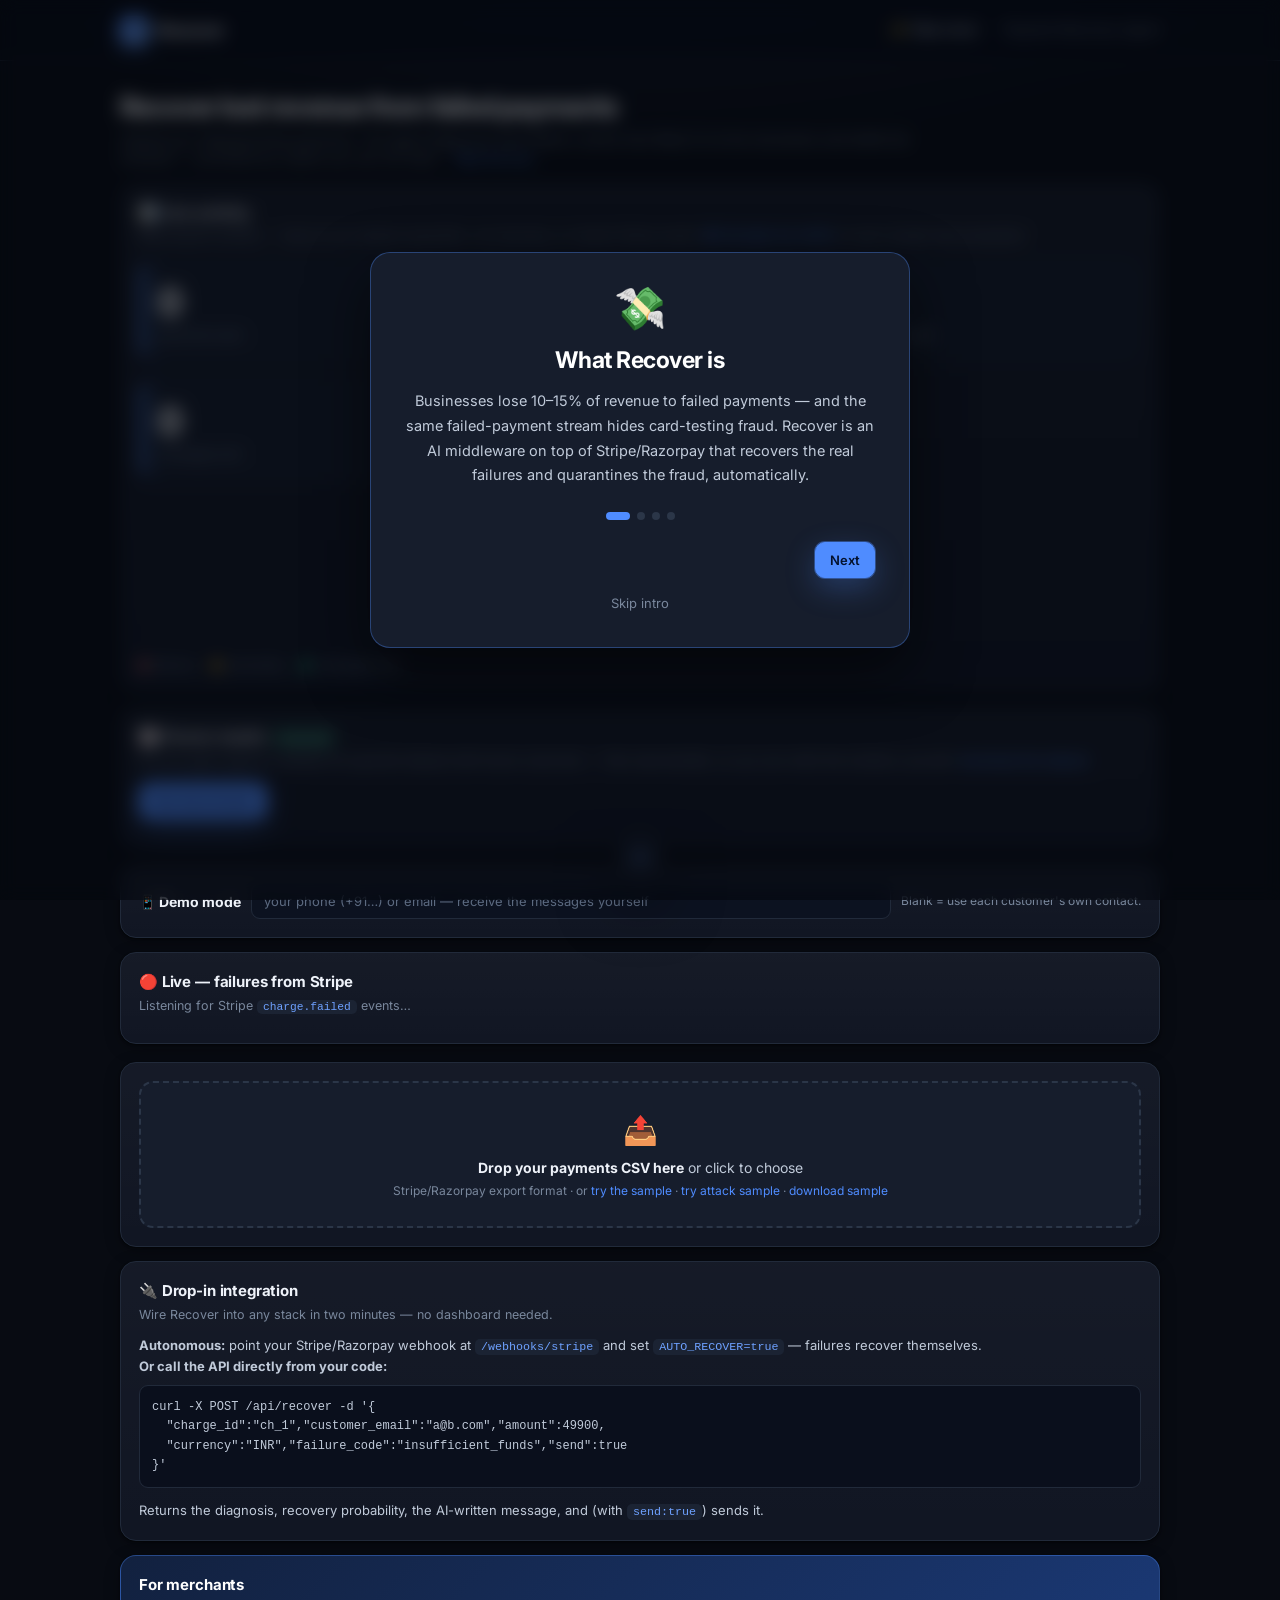
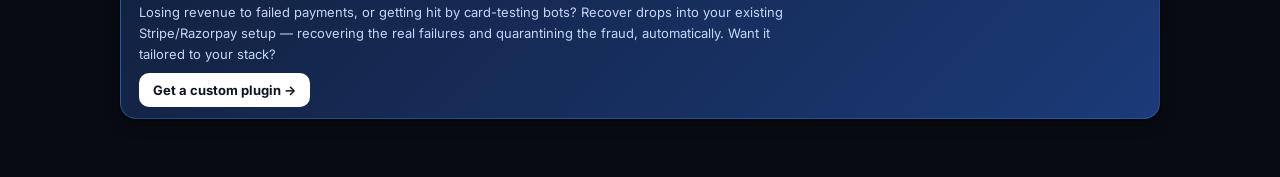
==== web/index.html @ 52f4bac1 "Baseline: Recover as received, before GNN fraud work Co-Authored-By: Claude Sonnet 5.5 <noreply@anth" ====
<!doctype html>
<html lang="en"><head>
<meta charset="utf-8">
<meta name="viewport" content="width=device-width, initial-scale=1">
<title>Recover — Payment Recovery Agent</title>
<link rel="preconnect" href="https://fonts.googleapis.com">
<link href="https://fonts.googleapis.com/css2?family=Inter:wght@400;500;600;700;800&display=swap" rel="stylesheet">
<link rel="stylesheet" href="app.css">
<style>
  .drop{border:2px dashed #2b3648;border-radius:14px;padding:26px;text-align:center;background:var(--surface-2);cursor:pointer;transition:.14s}
  .drop:hover,.drop.over{border-color:var(--brand);background:var(--surface-3)}
  .drop b{color:var(--ink)}
  table{width:100%;border-collapse:collapse;font-size:13px}
  th{text-align:left;color:var(--muted);font-weight:600;font-size:11px;text-transform:uppercase;letter-spacing:.05em;padding:8px 10px;border-bottom:1px solid var(--border)}
  td{padding:10px;border-bottom:1px solid var(--line);vertical-align:top}
  tr:hover td{background:var(--surface-2)}
  .tag{font-size:11px;font-weight:700;padding:3px 8px;border-radius:20px;white-space:nowrap;display:inline-block}
  .t-high{background:var(--green-soft);color:#6ee7b7}.t-medium{background:var(--amber-soft);color:#fcd34d}
  .t-low{background:var(--red-soft);color:#fca5a5}.t-none{background:var(--surface-3);color:var(--muted)}
  .money{font-variant-numeric:tabular-nums;font-weight:700;color:var(--ink)}
  .draftbox{margin-top:8px;background:var(--surface-3);border:1px solid var(--border);border-radius:10px;padding:10px;font-size:13px;white-space:pre-wrap;display:none;color:var(--text)}
  .rowbtn{font-size:12px;padding:6px 10px}
  .hidden{display:none}
  #spark{height:150px;width:100%}
  .bar-mini{height:6px;background:var(--surface-3);border-radius:4px;overflow:hidden;width:60px;display:inline-block;vertical-align:middle}
  .bar-mini>i{display:block;height:100%;background:var(--green)}
</style>
</head><body>

<div class="topbar"><div class="in">
  <div class="brand"><span class="mark">↺</span> Recover</div>
  <nav class="nav"><a href="#" onclick="openTour();return false;">✨ Take a tour</a><span style="color:var(--muted);font-size:13px;padding:7px 0 7px 8px">Payment Recovery Agent</span></nav>
</div></div>

<div class="intro-overlay" id="intro">
  <div class="intro-card">
    <div class="intro-icon" id="iIcon"></div>
    <h2 id="iTitle"></h2>
    <p id="iBody"></p>
    <div class="intro-dots" id="iDots"></div>
    <div class="intro-actions">
      <button class="link-btn" id="iBack" onclick="introGo(-1)">Back</button>
      <button class="btn btn-primary" id="iNext" onclick="introGo(1)">Next</button>
    </div>
    <div style="margin-top:14px"><button class="link-btn" onclick="closeIntro()">Skip intro</button></div>
  </div>
</div>

<div class="tour-overlay" id="tour">
  <div class="tour-ring" id="tRing"></div>
  <div class="tour-tip" id="tTip">
    <div class="tour-step" id="tStep"></div>
    <h3 id="tTitle"></h3>
    <p id="tBody"></p>
    <div class="tour-dots" id="tDots"></div>
    <div class="tour-actions">
      <button class="link-btn" onclick="closeTour()">Skip tour</button>
      <div class="r">
        <button class="btn" id="tBack" onclick="tourGo(-1)">Back</button>
        <button class="btn btn-primary" id="tNext" onclick="tourGo(1)">Next</button>
      </div>
    </div>
  </div>
</div>
<div class="scrolldown" id="scrollDown" title="Scroll down">↓</div>

<div class="wrap">
  <div class="page-title">Recover lost revenue from failed payments</div>
  <div class="page-sub">Upload your failed/pending payments. The agent diagnoses each failure, scores how likely it is to be recovered, and drafts the outreach — prioritized by rupees you can win back. · <a href="#" onclick="openTour();return false;">Take the tour</a></div>

  <div class="card" id="overviewCard" style="margin-top:14px">
    <h3>📊 Live activity <span id="simBadge" class="tag t-medium" style="display:none">● SIMULATED demo traffic</span></h3>
    <div class="hint">Real session activity — rises as you analyze payments, run recovery, or receive Stripe events. <a href="#" id="simToggle">▶ Simulate live traffic</a> to see it stream like production.</div>
    <div class="kpis" style="margin:12px 0 0">
      <div class="kpi adaptive"><div class="stripe"></div><div class="num" id="oSeen">0</div><div class="sub">payments seen</div></div>
      <div class="kpi ml"><div class="stripe"></div><div class="num" id="oRecovered">₹0</div><div class="sub">revenue recovered</div></div>
      <div class="kpi static"><div class="stripe"></div><div class="num" id="oThreats">0</div><div class="sub">anomalies caught</div></div>
      <div class="kpi adaptive"><div class="stripe"></div><div class="num" id="oSent">0</div><div class="sub">messages sent</div></div>
    </div>
    <canvas id="spark" width="960" height="120" style="margin-top:14px"></canvas>
    <div class="legend">
      <span><span class="dot" style="background:#f87171"></span>failures</span>
      <span><span class="dot" style="background:var(--amber)"></span>anomalies</span>
      <span><span class="dot" style="background:var(--green)"></span>messages sent</span>
    </div>
  </div>

  <div class="card" id="benchCard" style="margin-top:14px">
    <h3>📈 Proven results <span class="tag t-high">measured</span></h3>
    <div class="hint">Run the agent against a labeled 52-payment dataset with known outcomes — fully reproducible, so you can verify the numbers yourself. <a href="benchmark_labeled.csv" download>download the dataset</a></div>
    <div style="margin-top:12px"><button class="btn btn-primary" id="benchBtn" onclick="runBench()">Run benchmark</button></div>
    <div id="benchOut" style="margin-top:12px"></div>
  </div>

  <div class="card" style="margin-top:14px;display:flex;gap:10px;align-items:center;flex-wrap:wrap">
    <span style="font-weight:700;color:var(--ink)">📱 Demo mode</span>
    <input id="demoRecipient" placeholder="your phone (+91…) or email — receive the messages yourself"
      style="flex:1;min-width:220px;border:1px solid var(--border);border-radius:9px;padding:9px 12px;font-family:inherit;font-size:13px">
    <span class="muted" style="font-size:12px">Blank = use each customer's own contact.</span>
  </div>

  <div class="card" id="livePanel" style="margin-top:14px">
    <h3>🔴 Live — failures from Stripe</h3>
    <div class="hint" id="liveHint">Listening for Stripe <code>charge.failed</code> events…</div>
    <div id="liveList" style="margin-top:10px"></div>
    <div id="liveActions" style="margin-top:10px"></div>
  </div>

  <div id="uploadCard" class="card" style="margin-top:18px">
    <div class="drop" id="drop">
      <div style="font-size:28px">📤</div>
      <div style="margin-top:6px"><b>Drop your payments CSV here</b> or click to choose</div>
      <div class="muted" style="margin-top:4px;font-size:12px">Stripe/Razorpay export format · or <a href="#" id="sampleLink">try the sample</a> · <a href="#" id="attackLink">try attack sample</a> · <a href="sample_failed_payments.csv" download>download sample</a></div>
      <input type="file" id="file" accept=".csv" class="hidden">
    </div>
  </div>

  <div class="card" id="dropinCard" style="margin-top:14px">
    <h3>🔌 Drop-in integration</h3>
    <div class="hint">Wire Recover into any stack in two minutes — no dashboard needed.</div>
    <div style="margin-top:10px;font-size:13px;color:var(--text);line-height:1.6">
      <b>Autonomous:</b> point your Stripe/Razorpay webhook at <code>/webhooks/stripe</code> and set <code>AUTO_RECOVER=true</code> — failures recover themselves.<br>
      <b>Or call the API directly from your code:</b>
      <pre style="background:#0a0f1c;color:#c0cad9;border:1px solid var(--border);padding:12px;border-radius:9px;overflow-x:auto;margin-top:8px;font-size:12px;font-family:ui-monospace,monospace">curl -X POST /api/recover -d '{
  "charge_id":"ch_1","customer_email":"a@b.com","amount":49900,
  "currency":"INR","failure_code":"insufficient_funds","send":true
}'</pre>
      Returns the diagnosis, recovery probability, the AI-written message, and (with <code>send:true</code>) sends it.
    </div>
  </div>

  <div class="card cta" style="margin-top:14px">
    <h3>For merchants</h3>
    <div class="sub2">Losing revenue to failed payments, or getting hit by card-testing bots? Recover drops into your existing Stripe/Razorpay setup — recovering the real failures and quarantining the fraud, automatically. Want it tailored to your stack?</div>
    <div style="margin-top:14px"><a class="btn btn-white" href="mailto:you@example.com?subject=Custom%20Recover%20plugin">Get a custom plugin →</a></div>
  </div>

  <div id="results" class="hidden">
    <div class="kpis" style="margin-top:18px">
      <div class="kpi static"><div class="stripe"></div><div class="top"><span class="tag" style="color:var(--muted)">AT RISK</span></div>
        <div class="num" id="kAtRisk">—</div><div class="sub" id="kCount">failed payments</div></div>
      <div class="kpi ml"><div class="stripe"></div><div class="top"><span class="tag" style="color:var(--green)">RECOVERABLE</span></div>
        <div class="num" id="kRecover">—</div><div class="sub" id="kPct">expected win-back</div></div>
      <div class="kpi adaptive"><div class="stripe"></div><div class="top"><span class="tag" style="color:var(--brand)">ACTIONABLE</span></div>
        <div class="num" id="kActionable">—</div><div class="sub">payments worth chasing</div></div>
    </div>

    <div class="card hidden" id="threatCard" style="border-color:rgba(248,113,113,.4);background:rgba(248,113,113,.07)">
      <h3 style="color:var(--red)">🛡️ Threats detected</h3>
      <div class="hint">Not every failed payment is lost revenue — some are fraud. These are quarantined from recovery, never messaged.</div>
      <div id="threatList" style="margin-top:10px"></div>
    </div>

    <div class="card">
      <h3>Recovery plan</h3>
      <div class="hint">Sorted by expected revenue recovered. Draft a message for the ones worth chasing, or let the agent run the whole plan.</div>
      <div style="overflow-x:auto;margin-top:10px">
        <table id="tbl"><thead><tr>
          <th>Customer</th><th>Amount</th><th>Why it failed</th><th>Recover?</th><th>Likelihood</th><th>Expected</th><th></th>
        </tr></thead><tbody id="tbody"></tbody></table>
      </div>
      <div style="margin-top:16px;display:flex;gap:10px;align-items:center;flex-wrap:wrap">
        <button class="btn btn-primary" id="runBtn" onclick="runPlan()">▶ Approve &amp; run recovery</button>
        <span class="muted" style="font-size:12px">The agent sends the outreach and schedules retries for every recoverable payment.</span>
      </div>
    </div>

    <div class="card hidden" id="logCard" style="margin-top:16px">
      <h3>Agent action log</h3>
      <div class="hint" id="logSummary">Running…</div>
      <div id="log" style="margin-top:10px"></div>
    </div>

    <div style="margin-top:12px"><button class="btn" onclick="reset()">↑ Upload another file</button></div>
  </div>
</div>

<script>
const $=id=>document.getElementById(id);
function inr(paise){return "₹"+Math.round(paise/100).toLocaleString('en-IN');}
const drop=$("drop"),file=$("file");
drop.onclick=()=>file.click();
file.onchange=()=>{if(file.files[0])readAndAnalyze(file.files[0]);};
["dragover","dragenter"].forEach(e=>drop.addEventListener(e,ev=>{ev.preventDefault();drop.classList.add("over");}));
["dragleave","drop"].forEach(e=>drop.addEventListener(e,ev=>{ev.preventDefault();drop.classList.remove("over");}));
drop.addEventListener("drop",ev=>{if(ev.dataTransfer.files[0])readAndAnalyze(ev.dataTransfer.files[0]);});
$("sampleLink").onclick=async e=>{e.preventDefault();const t=await(await fetch("sample_failed_payments.csv")).text();analyze(t);};
$("attackLink").onclick=async e=>{e.preventDefault();const t=await(await fetch("sample_with_attack.csv")).text();analyze(t);};

function readAndAnalyze(f){const r=new FileReader();r.onload=()=>analyze(r.result);r.readAsText(f);}

let ROWS=[];
async function analyze(csv){
  try{
    const res=await fetch("/analyze",{method:"POST",headers:{"Content-Type":"text/csv"},body:csv});
    if(!res.ok){alert("Could not parse that CSV.");return;}
    const a=await res.json();const s=a.summary;ROWS=a.rows;
    $("uploadCard").classList.add("hidden");$("results").classList.remove("hidden");
    $("kAtRisk").textContent=inr(s.at_risk_amount);
    $("kCount").textContent=s.count+" failed payments";
    $("kRecover").textContent=inr(s.recoverable_amount);
    $("kPct").textContent=s.recoverable_pct+"% expected win-back";
    const actionable=ROWS.filter(r=>!r.attack && r.diagnosis.action!=="review").length;
    $("kActionable").textContent=actionable;
    // threats
    const tc=$("threatCard");
    if(a.threats && a.threats.length){
      tc.classList.remove("hidden");
      $("threatList").innerHTML=a.threats.map(t=>
        '<div class="gw"><span style="width:18px">⚠</span><div style="flex:1"><b>Card-testing attack</b> <span class="tag t-low">'+t.risk+' risk</span>'+
        '<div class="muted" style="font-size:12px;margin-top:2px">'+t.count+' failed auths '+t.window_start+'–'+t.window_end+' across '+t.distinct_customers+
        ' cards ('+inr(t.total_amount)+' total). '+t.explanation+'</div></div></div>').join("");
    } else { tc.classList.add("hidden"); }
    renderRows();
  }catch(e){alert("Something went wrong analyzing the file.");}
}

function renderRows(){
  const tb=$("tbody");tb.innerHTML="";
  ROWS.forEach((r,i)=>{
    const rec=r.attack?"none":r.diagnosis.recoverable;
    const recCell=r.attack?'<span class="tag t-low">⚠ fraud</span>':'<span class="tag t-'+rec+'">'+rec+'</span>';
    const actCell=r.attack?'<span class="muted" style="font-size:12px">quarantined</span>'
      :(r.diagnosis.action==="review"?'<span class="muted" style="font-size:12px">review</span>'
      :'<button class="btn btn-primary rowbtn" onclick="draft('+i+',this)">Draft</button>');
    const tr=document.createElement("tr");
    if(r.attack)tr.style.opacity="0.55";
    tr.innerHTML=
      '<td><b>'+(r.customer_name||"—")+'</b><div class="muted" style="font-size:11px">'+(r.customer_email||"")+'</div></td>'+
      '<td class="money">'+inr(r.amount)+'</td>'+
      '<td>'+r.failure_code+'<div class="muted" style="font-size:11px;max-width:230px">'+r.diagnosis.reason+'</div></td>'+
      '<td>'+recCell+'</td>'+
      '<td><span class="bar-mini"><i style="width:'+Math.round(r.p_recover*100)+'%"></i></span> '+Math.round(r.p_recover*100)+'%</td>'+
      '<td class="money">'+inr(r.expected_recovered)+'</td>'+
      '<td>'+actCell+'</td>';
    const dr=document.createElement("tr");
    dr.innerHTML='<td colspan="7" style="padding-top:0;border:none"><div class="draftbox" id="draft'+i+'"></div></td>';
    tb.appendChild(tr);tb.appendChild(dr);
  });
}

async function draft(i,btn){
  const r=ROWS[i];const box=$("draft"+i);
  btn.disabled=true;btn.textContent="…";box.style.display="block";box.textContent="Drafting…";
  try{
    const res=await fetch("/draft",{method:"POST",headers:{"Content-Type":"application/json"},
      body:JSON.stringify({charge_id:r.charge_id,customer_name:r.customer_name,amount:r.amount,
        currency:r.currency,method:r.method,failure_code:r.failure_code})});
    const d=await res.json();
    const head='DRAFTED MESSAGE '+(d.mode==="ai"?'· ✨ AI-written':'· template');
    const noteHtml=(d.note && d.mode!=="ai")?'<div style="font-size:11px;color:#b54708;margin-top:6px">⚠ '+d.note+'</div>':'';
    box.innerHTML='<div style="font-size:11px;color:var(--muted);margin-bottom:4px">'+head+'</div>'+(d.message||"—")+noteHtml;
  }catch(e){box.textContent="Draft failed.";}
  btn.disabled=false;btn.textContent="Draft";
}
function reset(){$("results").classList.add("hidden");$("uploadCard").classList.remove("hidden");$("file").value="";$("logCard").classList.add("hidden");}
function demoRecipient(){return $("demoRecipient").value.trim();}
function toRows(arr){return arr.map(r=>({charge_id:r.charge_id,customer_name:r.customer_name,customer_email:r.customer_email,amount:r.amount,currency:r.currency,method:r.method,failure_code:r.failure_code,attack:r.attack}));}

function actionRow(a){
  const m={sent:"t-high",simulated:"t-medium",scheduled:"t-high",skipped:"t-none",failed:"t-low"};
  const icon=a.status==="skipped"?"⤫":a.channel==="sms"?"📱":a.channel==="email"?"✉️":"•";
  const modeTag=a.mode==="ai"?' <span class="tag t-high">✨ AI</span>':a.mode==="template"?' <span class="tag t-none">template</span>':'';
  return '<div class="gw"><span style="width:18px">'+icon+'</span><div style="flex:1"><b>'+(a.customer||a.charge_id)+
    '</b> <span class="tag '+(m[a.status]||"t-none")+'">'+a.status+'</span>'+modeTag+
    '<div class="muted" style="font-size:12px;margin-top:2px">'+(a.detail||"")+'</div>'+
    (a.message?'<div class="muted" style="font-size:12px;margin-top:4px;font-style:italic">“'+a.message+'”</div>':'')+'</div></div>';
}
async function execAndRender(rows, container){
  container.innerHTML='<div class="hint">Agent working through the plan…</div>';
  try{
    const res=await fetch("/execute",{method:"POST",headers:{"Content-Type":"application/json"},
      body:JSON.stringify({rows:rows,demo_recipient:demoRecipient()})});
    if(res.status===429){container.innerHTML='<div class="hint">Rate limit — wait a moment and try again.</div>';return;}
    const d=await res.json();const s=d.summary;
    let html='<div class="hint" style="margin-bottom:8px"><b>'+s.sent+'</b> sent · <b>'+s.simulated+'</b> simulated · <b>'+s.skipped+'</b> skipped · <b>'+inr(s.revenue_in_flight)+'</b> revenue in flight</div>';
    d.actions.forEach(a=>html+=actionRow(a));
    container.innerHTML=html;
  }catch(e){container.innerHTML='<div class="hint">Run failed.</div>';}
}
async function runPlan(){
  const btn=$("runBtn");btn.disabled=true;btn.textContent="Running…";
  $("logCard").classList.remove("hidden");$("logSummary").textContent="";
  await execAndRender(toRows(ROWS), $("log"));
  btn.disabled=false;btn.textContent="▶ Approve & run recovery";
}

// live Stripe feed
let LIVE=[];
async function pollLive(){
  try{
    const d=await(await fetch("/live")).json();
    LIVE=d.items||[];
    const list=$("liveList");
    if(!LIVE.length){$("liveHint").innerHTML="Listening for Stripe <code>charge.failed</code> events… (connect the webhook — see README)";list.innerHTML="";const b=$("liveRecover");if(b)b.remove();return;}
    $("liveHint").innerHTML="<b>"+LIVE.length+"</b> live failure(s) received from Stripe.";
    list.innerHTML="";
    LIVE.slice(0,8).forEach(it=>{
      const row=document.createElement("div");row.className="gw";
      row.innerHTML='<span class="muted" style="width:64px;font-size:11px">'+it.received+'</span>'+
        '<span style="flex:1"><b>'+(it.customer_name||it.charge_id)+'</b> '+inr(it.amount)+
        ' <span class="muted">· '+it.failure_code+'</span></span>'+
        '<span class="tag t-'+it.diagnosis.recoverable+'">'+Math.round(it.p_recover*100)+'%</span>';
      list.appendChild(row);
    });
    if(!$("liveRecover")){
      const b=document.createElement("button");b.id="liveRecover";b.className="btn btn-primary";b.style.marginTop="10px";
      b.textContent="▶ Recover these live failures";b.onclick=runLive;
      list.after(b);
    }
  }catch(e){}
}
async function runBench(){
  const b=$("benchBtn");b.disabled=true;b.textContent="Running…";
  try{
    const d=await(await fetch("/benchmark")).json();
    const money=v=>"₹"+Math.round(v/100).toLocaleString('en-IN');
    let h='<div class="hint" style="margin-bottom:8px">'+d.rows+' payments · '+money(d.recoverable_truth)+' genuinely recoverable</div>';
    h+='<div style="overflow-x:auto"><table><thead><tr><th>Strategy</th><th>Recovered</th><th>Rate</th><th>Messages</th><th>Fraud contacted</th><th>Precision</th></tr></thead><tbody>';
    d.strategies.forEach(s=>{
      const hl=s.name.indexOf("Recover")===0?' style="background:var(--brand-soft)"':'';
      h+='<tr'+hl+'><td><b>'+s.name+'</b></td><td class="money">'+money(s.recovered_amount)+'</td><td>'+s.recovery_rate_pct+'%</td><td>'+s.messages_sent+'</td><td>'+(s.fraud_contacted?'<span class="tag t-low">'+s.fraud_contacted+'</span>':'0')+'</td><td>'+s.precision_pct+'%</td></tr>';
    });
    h+='</tbody></table></div>';
    const e=d.exceptions;
    h+='<div class="hint" style="margin-top:10px"><b>Exceptions left for review:</b> '+e.count+' ('+money(e.amount)+') — '+e.fraud_quarantined+' fraud quarantined, '+e.hard_declines+' hard declines, '+e.below_threshold+' below threshold.</div>';
    h+='<div class="hint" style="margin-top:8px"><b>Stopping rules:</b><ul style="margin:6px 0 0 18px;padding:0">'+d.stopping_rules.map(r=>'<li>'+r+'</li>').join('')+'</ul></div>';
    $("benchOut").innerHTML=h;
  }catch(e){$("benchOut").innerHTML='<div class="hint">Benchmark failed.</div>';}
  b.disabled=false;b.textContent="Run benchmark";
}
setInterval(pollLive,2500); pollLive();

// live activity dashboard
function drawSpark(series){
  const sc=$("spark"); if(!sc)return;
  const dpr=window.devicePixelRatio||1;
  const W=sc.clientWidth||960, H=sc.clientHeight||140;
  sc.width=Math.round(W*dpr); sc.height=Math.round(H*dpr);
  const ctx=sc.getContext("2d"); ctx.setTransform(dpr,0,0,dpr,0,0);
  ctx.clearRect(0,0,W,H);
  const pad=10;
  if(!series||series.length<2){ctx.fillStyle="#9aa7c2";ctx.font="13px Inter,sans-serif";ctx.fillText("Waiting for activity — hit “Simulate live traffic”, or try the sample.",pad,H/2);return;}
  const maxV=Math.max(1,...series.map(p=>Math.max(p.failures,p.threats,p.sent)));
  const line=(key,color)=>{ctx.strokeStyle=color;ctx.lineWidth=2.5;ctx.lineJoin="round";ctx.lineCap="round";ctx.beginPath();
    series.forEach((p,i)=>{const x=pad+(W-2*pad)*(i/(series.length-1)),y=H-pad-(H-2*pad)*(p[key]/maxV);i?ctx.lineTo(x,y):ctx.moveTo(x,y);});ctx.stroke();};
  line("failures","#f87171");line("threats","#fbbf24");line("sent","#34d399");
}
async function pollOverview(){
  try{
    const o=await(await fetch("/overview")).json();
    $("oSeen").textContent=o.payments_seen;
    $("oRecovered").textContent=inr(o.recovered);
    $("oThreats").textContent=o.threats;
    $("oSent").textContent=o.sent;
    drawSpark(o.series);
  }catch(e){}
}
setInterval(pollOverview,2000); pollOverview();

// honest demo-traffic simulator (clearly labeled)
let simTimer=null;
function startSim(){ if(simTimer)return; if($("simToggle"))$("simToggle").textContent="⏸ Stop simulation"; if($("simBadge"))$("simBadge").style.display="inline-block"; simTimer=setInterval(()=>{fetch("/simulate",{method:"POST"}).catch(()=>{});},1200); }
function stopSim(){ if(!simTimer)return; clearInterval(simTimer); simTimer=null; if($("simToggle"))$("simToggle").textContent="▶ Simulate live traffic"; if($("simBadge"))$("simBadge").style.display="none"; }
$("simToggle") && ($("simToggle").onclick=(e)=>{e.preventDefault(); simTimer?stopSim():startSim();});

// ---- spotlight tour ----
const TOUR=[
 {sel:"#overviewCard",title:"Live activity",body:"Real-time view of payments seen, revenue recovered, anomalies caught, and messages sent. In production this streams from your Stripe webhook — right now it's running on simulated traffic so you can see it move."},
 {sel:"#simToggle",title:"See it live",body:"No live traffic yet? Click this to stream realistic demo events through the real pipeline and watch the dashboard move."},
 {sel:"#uploadCard",title:"Analyze real payments",body:"Drop a failed-payments CSV, or hit “try the sample”. The agent diagnoses each failure, scores how recoverable it is, and drafts the outreach — ranked by rupees."},
 {sel:"#attackLink",title:"Our USP — fraud detection",body:"This is the differentiator. Not every failed payment is lost revenue — some are card-testing attacks (bursts of tiny failed auths across many cards). Click here to watch Recover detect and quarantine them."},
 {sel:"#demoRecipient",title:"Receive the messages",body:"Put your own email here and every recovery message routes to you — so you can see a real message land during the demo."},
 {sel:"#benchCard",title:"Proven, and reproducible",body:"Don't take our word for it. Run the benchmark on a labeled 52-payment dataset: the agent recovers ~85% of recoverable revenue with half the messages and zero fraudsters contacted. Download the data and verify it yourself."},
 {sel:"#dropinCard",title:"Drop-in integration",body:"Integrate in two minutes: point a webhook with AUTO_RECOVER, or call POST /api/recover from your code. It's a component, not just an app."},
 {title:"You're set",body:"Try the simulation, run the sample, and check the attack sample to see fraud caught. Merchants can reach out for a custom plugin from the card below."}
];
let tIdx=0;
function renderTourContent(){
  const s=TOUR[tIdx];
  $("tStep").textContent="STEP "+(tIdx+1)+" / "+TOUR.length;
  $("tTitle").textContent=s.title; $("tBody").textContent=s.body;
  $("tDots").innerHTML=TOUR.map((_,i)=>'<i class="'+(i===tIdx?"on":"")+'"></i>').join("");
  $("tBack").style.visibility=tIdx===0?"hidden":"visible";
  $("tNext").textContent=tIdx===TOUR.length-1?"Get started →":"Next";
}
function positionTour(){
  const s=TOUR[tIdx], ring=$("tRing"), tip=$("tTip");
  const el=s.sel?document.querySelector(s.sel):null;
  if(!el){ // centered card, no ring
    ring.classList.add("hide");
    tip.style.left="50%"; tip.style.top="50%"; tip.style.transform="translate(-50%,-50%)";
    return;
  }
  ring.classList.remove("hide"); tip.style.transform="none";
  const r=el.getBoundingClientRect(), pad=8;
  ring.style.left=(r.left-pad)+"px"; ring.style.top=(r.top-pad)+"px";
  ring.style.width=(r.width+2*pad)+"px"; ring.style.height=(r.height+2*pad)+"px";
  const tipW=Math.min(340,window.innerWidth-32), gap=14;
  let left=Math.min(Math.max(16,r.left), window.innerWidth-tipW-16);
  let top=r.bottom+gap;
  if(top+tip.offsetHeight>window.innerHeight-16) top=Math.max(16,r.top-gap-tip.offsetHeight);
  tip.style.left=left+"px"; tip.style.top=top+"px";
}
function showStep(){
  renderTourContent();
  const s=TOUR[tIdx], el=s.sel?document.querySelector(s.sel):null;
  if(el){ el.scrollIntoView({block:"center",behavior:"smooth"}); setTimeout(positionTour,380); }
  else positionTour();
}
function tourGo(d){tIdx+=d;if(tIdx>=TOUR.length){closeTour();return;}if(tIdx<0)tIdx=0;showStep();}
function openTour(){startSim();tIdx=0;$("tour").classList.add("show");showStep();}
function closeTour(){$("tour").classList.remove("show");try{localStorage.setItem("recover_tour_seen","1");}catch(e){}}
window.addEventListener("resize",()=>{if($("tour").classList.contains("show"))positionTour();});
window.addEventListener("scroll",()=>{if($("tour").classList.contains("show"))positionTour();},true);

// ---- intro modal (4 slides) ----
const SLIDES=[
 {icon:"💸",title:"What Recover is",body:"Businesses lose 10–15% of revenue to failed payments — and the same failed-payment stream hides card-testing fraud. Recover is an AI middleware on top of Stripe/Razorpay that recovers the real failures and quarantines the fraud, automatically."},
 {icon:"🔒",title:"About the data",body:"Real failed-payment data is private by law (PCI-DSS, GDPR, DPDP) — it only exists inside a merchant's own gateway. So this prototype is validated two ways: against real Stripe test-mode webhook events, and on a labelled synthetic benchmark with known outcomes you can reproduce. In production it runs on the merchant's own live stream."},
 {icon:"🧠",title:"How it's designed",body:"An agent loop: diagnose each failure against real card-decline codes → score recovery probability with an ML model → decide (skip dead cards, retry soft declines, quarantine fraud) → act (personalized outreach + scheduled retry). Model proposes, safety rules dispose — all prioritized by expected rupees recovered."},
 {icon:"⚙️",title:"The tech",body:"Dependency-free Go (standard library only), single service. AI-written messages via Hugging Face, real email + a signature-verified live Stripe webhook. Deployed live, health-checked and panic-safe. Drops into any stack via webhook or one API call."}
];
let iIdx=0;
function renderIntro(){
  const s=SLIDES[iIdx];
  $("iIcon").textContent=s.icon; $("iTitle").textContent=s.title; $("iBody").textContent=s.body;
  $("iDots").innerHTML=SLIDES.map((_,i)=>'<i class="'+(i===iIdx?"on":"")+'"></i>').join("");
  $("iBack").style.visibility=iIdx===0?"hidden":"visible";
  $("iNext").textContent=iIdx===SLIDES.length-1?"✨ Take a tour":"Next";
}
function introGo(d){iIdx+=d;if(iIdx>=SLIDES.length){closeIntro();openTour();return;}if(iIdx<0)iIdx=0;renderIntro();}
function openIntro(){iIdx=0;renderIntro();$("intro").classList.add("show");}
function closeIntro(){$("intro").classList.remove("show");try{localStorage.setItem("recover_intro_seen","1");}catch(e){}}
try{ if(!localStorage.getItem("recover_intro_seen")) openIntro(); }catch(e){ openIntro(); }

// ---- scroll cue ----
const sd=$("scrollDown");
if(sd){
  sd.onclick=()=>window.scrollBy({top:Math.round(window.innerHeight*0.82),behavior:"smooth"});
  const fade=()=>{const hide=window.scrollY>180;sd.style.opacity=hide?"0":"1";sd.style.pointerEvents=hide?"none":"auto";};
  window.addEventListener("scroll",fade);fade();
}
</script>
</body></html>
---- web/app.css ----
/* Recover — dark fintech UI (near-black + electric blue) */
:root{
  --bg:#080b12; --surface:#111623; --surface-2:#161d2c; --surface-3:#1b2333;
  --ink:#eef2f9; --text:#c0cad9; --muted:#79879c;
  --brand:#4f8cff; --brand-2:#6ea1ff; --brand-soft:rgba(79,140,255,.14); --brand-line:rgba(79,140,255,.35);
  --navy:#0c1322; --green:#34d399; --green-soft:rgba(52,211,153,.14);
  --red:#f87171; --red-soft:rgba(248,113,113,.13); --amber:#fbbf24; --amber-soft:rgba(251,191,36,.14);
  --border:#212a3a; --line:#1a2130;
  --radius:16px; --radius-sm:10px;
  --shadow:0 1px 2px rgba(0,0,0,.5), 0 4px 16px rgba(0,0,0,.3);
  --shadow-lg:0 24px 60px rgba(0,0,0,.55);
  --glow:0 0 0 1px rgba(79,140,255,.4), 0 10px 30px rgba(79,140,255,.28);
  --font:'Inter',-apple-system,BlinkMacSystemFont,'Segoe UI',Roboto,Helvetica,Arial,sans-serif;
}
*{box-sizing:border-box}
html,body{margin:0}
body{background:radial-gradient(1100px 460px at 50% -160px, rgba(79,140,255,.12), transparent 70%), var(--bg);
  color:var(--text);font-family:var(--font);font-size:14px;line-height:1.5;-webkit-font-smoothing:antialiased;min-height:100vh}
a{color:var(--brand);text-decoration:none} a:hover{color:var(--brand-2)}
h1,h2,h3{color:var(--ink);margin:0;letter-spacing:-.01em}
code{background:var(--surface-3);padding:1px 6px;border-radius:5px;font-size:.9em;color:var(--brand-2)}

/* top bar */
.topbar{position:sticky;top:0;z-index:10;background:rgba(8,11,18,.72);backdrop-filter:saturate(160%) blur(12px);border-bottom:1px solid var(--border)}
.topbar .in{max-width:1080px;margin:auto;display:flex;align-items:center;justify-content:space-between;padding:13px 20px}
.brand{display:flex;align-items:center;gap:10px;font-weight:800;color:var(--ink);font-size:16px}
.brand .mark{width:28px;height:28px;border-radius:8px;background:linear-gradient(135deg,var(--brand),#7cb0ff);
  display:grid;place-items:center;color:#04122e;font-size:15px;box-shadow:0 4px 14px rgba(79,140,255,.5)}
.nav{display:flex;gap:6px;align-items:center}
.nav a{color:var(--text);font-weight:600;font-size:13px;padding:7px 12px;border-radius:8px}
.nav a:hover{background:var(--brand-soft);color:var(--brand-2)}

/* layout */
.wrap{max-width:1080px;margin:auto;padding:26px 20px 60px}
.page-title{font-size:26px;font-weight:800;letter-spacing:-.03em;color:#fff}
.page-sub{color:var(--muted);font-size:13px;margin-top:4px;max-width:820px}

.card{background:linear-gradient(180deg, rgba(255,255,255,.02), transparent), var(--surface);
  border:1px solid var(--border);border-radius:var(--radius);box-shadow:var(--shadow);padding:18px}
.card h3{font-size:15px;font-weight:700}
.card .hint{color:var(--muted);font-size:12.5px;margin-top:3px}
.eyebrow{font-size:11px;font-weight:700;letter-spacing:.08em;text-transform:uppercase;color:var(--muted)}

.kpis{display:grid;grid-template-columns:repeat(3,1fr);gap:14px;margin:16px 0 0}
.kpi{position:relative;overflow:hidden;background:var(--surface-2);border:1px solid var(--border);border-radius:var(--radius);padding:18px}
.kpi .top{display:flex;align-items:center;gap:8px}
.kpi .tag{font-size:11px;font-weight:700}
.kpi .num{font-size:38px;font-weight:800;letter-spacing:-.03em;color:#fff;margin-top:6px;line-height:1;font-variant-numeric:tabular-nums}
.kpi .sub{color:var(--muted);font-size:12px;margin-top:5px}
.kpi .stripe{position:absolute;left:0;top:0;bottom:0;width:3px}
.kpi.ml .stripe{background:var(--green);box-shadow:0 0 16px var(--green)} .kpi.ml .tag{color:var(--green)}
.kpi.adaptive .stripe{background:var(--brand);box-shadow:0 0 16px var(--brand)} .kpi.adaptive .tag{color:var(--brand-2)}
.kpi.static .stripe{background:var(--red);box-shadow:0 0 16px var(--red)} .kpi.static .tag{color:var(--red)}

.grid2{display:grid;grid-template-columns:1.5fr 1fr;gap:16px}
@media(max-width:860px){.grid2{grid-template-columns:1fr}.kpis{grid-template-columns:1fr}}
.stack{display:flex;flex-direction:column;gap:16px}

canvas{width:100%;display:block}
.legend{display:flex;gap:16px;font-size:12px;color:var(--muted);margin-top:10px;flex-wrap:wrap}
.dot{width:9px;height:9px;border-radius:50%;display:inline-block;margin-right:6px;vertical-align:middle}

/* buttons */
.btn{font-family:inherit;font-size:13px;font-weight:600;border-radius:10px;padding:9px 14px;
  border:1px solid var(--border);background:var(--surface-3);color:var(--ink);cursor:pointer;transition:.14s}
.btn:hover{border-color:var(--brand-line);background:#212a3d}
.btn-primary{background:linear-gradient(180deg,var(--brand),#3d7bf2);background:var(--brand);border-color:var(--brand);color:#04122e;box-shadow:var(--glow)}
.btn-primary:hover{background:var(--brand-2);border-color:var(--brand-2)}
.btn-danger.active{background:var(--red-soft);border-color:var(--red);color:#ffb4b4}
.btn-white{background:#fff;color:#0c1322;border:none;font-weight:700}
.btn-white:hover{background:#e6eefc}
.btn-row{display:flex;flex-wrap:wrap;gap:8px;margin-top:4px}

/* rows (action log / live / threats) */
.gw{display:flex;align-items:flex-start;gap:12px;padding:11px 0;border-top:1px solid var(--line);font-size:13px}
.gw:first-of-type{border-top:none}
.gw .name{width:64px;font-weight:700;color:var(--ink)}
.gw .bar{flex:1;height:8px;background:var(--surface-3);border-radius:6px;overflow:hidden}
.gw .bar>i{display:block;height:100%;background:var(--green);border-radius:6px}
.gw .val{width:56px;text-align:right;color:var(--muted);font-variant-numeric:tabular-nums}

/* inputs */
input{background:#0c1220;border:1px solid var(--border);border-radius:10px;color:var(--ink);
  padding:10px 12px;font-family:inherit;font-size:13px}
input::placeholder{color:#5c6a80}
input:focus{outline:none;border-color:var(--brand);box-shadow:0 0 0 3px var(--brand-soft)}

.muted{color:var(--muted)}

/* merchant CTA */
.cta{background:linear-gradient(135deg,#12213f,#1b3a78);border:1px solid var(--brand-line)}
.cta h3{color:#fff} .cta .sub2{color:#c4d6f5;font-size:13px;margin-top:6px;line-height:1.6;max-width:660px}

/* ---- spotlight tour ---- */
.tour-overlay{position:fixed;inset:0;z-index:100;display:none}
.tour-overlay.show{display:block}
.tour-ring{position:fixed;border-radius:14px;box-shadow:0 0 0 9999px rgba(4,7,14,.80);border:2px solid var(--brand);
  transition:all .28s cubic-bezier(.4,0,.2,1);pointer-events:none}
.tour-ring.hide{display:none}
.tour-tip{position:fixed;max-width:340px;width:calc(100vw - 32px);background:var(--surface-2);border:1px solid var(--brand-line);
  border-radius:16px;padding:20px;box-shadow:var(--shadow-lg);z-index:101;transition:all .28s cubic-bezier(.4,0,.2,1)}
.tour-step{font-size:11px;font-weight:700;letter-spacing:.08em;text-transform:uppercase;color:var(--brand-2)}
.tour-tip h3{font-size:18px;margin:7px 0 9px;color:#fff}
.tour-tip p{font-size:13.5px;color:var(--text);line-height:1.65;margin:0}
.tour-dots{display:flex;gap:6px;margin-top:16px}
.tour-dots i{width:7px;height:7px;border-radius:50%;background:#2b3648;display:block;transition:.25s}
.tour-dots i.on{background:var(--brand);width:22px;border-radius:4px}
.tour-actions{display:flex;justify-content:space-between;align-items:center;margin-top:18px}
.tour-actions .r{display:flex;gap:8px}
.link-btn{background:none;border:none;color:var(--muted);font-family:inherit;font-size:13px;cursor:pointer}
.link-btn:hover{color:var(--ink)}

/* scroll cue */
.scrolldown{position:fixed;bottom:22px;left:50%;transform:translateX(-50%);z-index:40;background:var(--surface-2);
  border:1px solid var(--border);box-shadow:var(--shadow-lg);border-radius:50%;width:44px;height:44px;display:grid;
  place-items:center;cursor:pointer;color:var(--brand-2);font-size:20px;animation:bob 1.6s ease-in-out infinite;transition:opacity .3s}
@keyframes bob{0%,100%{transform:translateX(-50%) translateY(0)}50%{transform:translateX(-50%) translateY(6px)}}

/* ---- intro modal (blurred backdrop, 4 slides) ---- */
@keyframes pop{from{transform:scale(.96);opacity:0}to{transform:scale(1);opacity:1}}
.intro-overlay{position:fixed;inset:0;z-index:110;display:none;align-items:center;justify-content:center;padding:20px;
  background:rgba(4,7,14,.6);backdrop-filter:blur(9px)}
.intro-overlay.show{display:flex}
.intro-card{background:var(--surface-2);border:1px solid var(--brand-line);border-radius:20px;max-width:540px;width:100%;
  padding:34px;box-shadow:var(--shadow-lg);text-align:center;animation:pop .2s ease}
.intro-icon{font-size:42px;line-height:1}
.intro-card h2{font-size:23px;margin:14px 0 12px;color:#fff;letter-spacing:-.02em}
.intro-card p{font-size:14.5px;color:var(--text);line-height:1.7;margin:0}
.intro-dots{display:flex;gap:7px;justify-content:center;margin-top:24px}
.intro-dots i{width:8px;height:8px;border-radius:50%;background:#2b3648;display:block;transition:.25s}
.intro-dots i.on{background:var(--brand);width:24px;border-radius:4px}
.intro-actions{display:flex;justify-content:space-between;align-items:center;margin-top:22px}
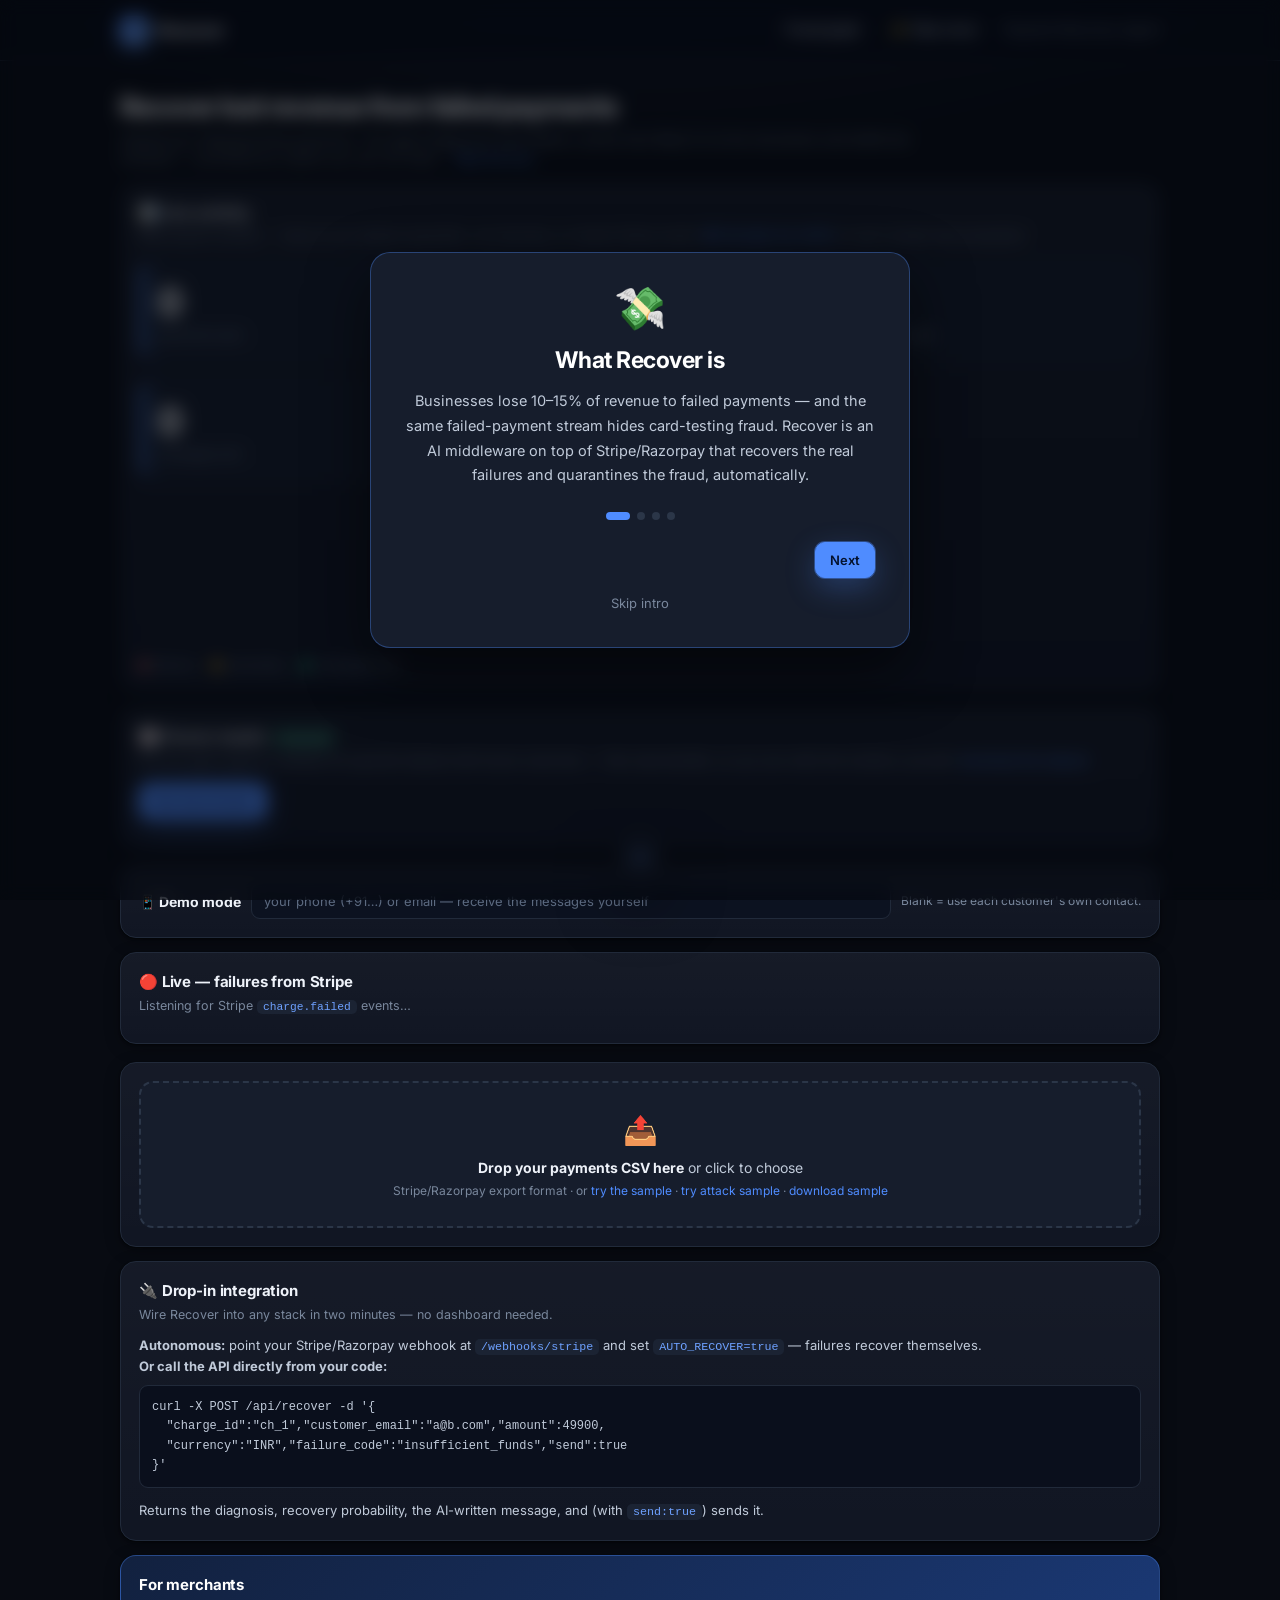
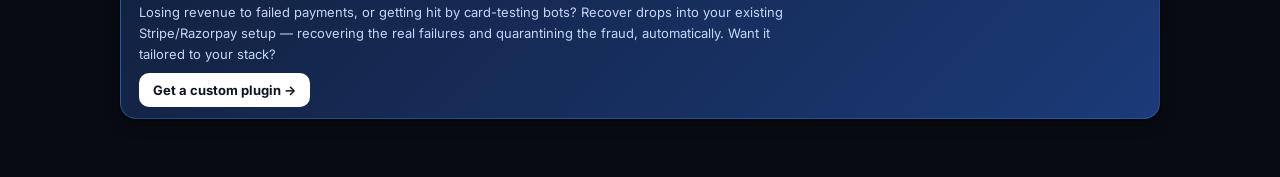
==== commit 58b9efa0: "Add SmartRoute router + graph fraud check (GCN on Elliptic) - cmd/server/router.go: SmartRoute EWMA/" ====
--- a/web/index.html
+++ b/web/index.html
@@ -29,7 +29,7 @@
 
 <div class="topbar"><div class="in">
   <div class="brand"><span class="mark">↺</span> Recover</div>
-  <nav class="nav"><a href="#" onclick="openTour();return false;">✨ Take a tour</a><span style="color:var(--muted);font-size:13px;padding:7px 0 7px 8px">Payment Recovery Agent</span></nav>
+  <nav class="nav"><a href="fraud.html">Fraud graph</a><a href="#" onclick="openTour();return false;">✨ Take a tour</a><span style="color:var(--muted);font-size:13px;padding:7px 0 7px 8px">Payment Recovery Agent</span></nav>
 </div></div>
 
 <div class="intro-overlay" id="intro">
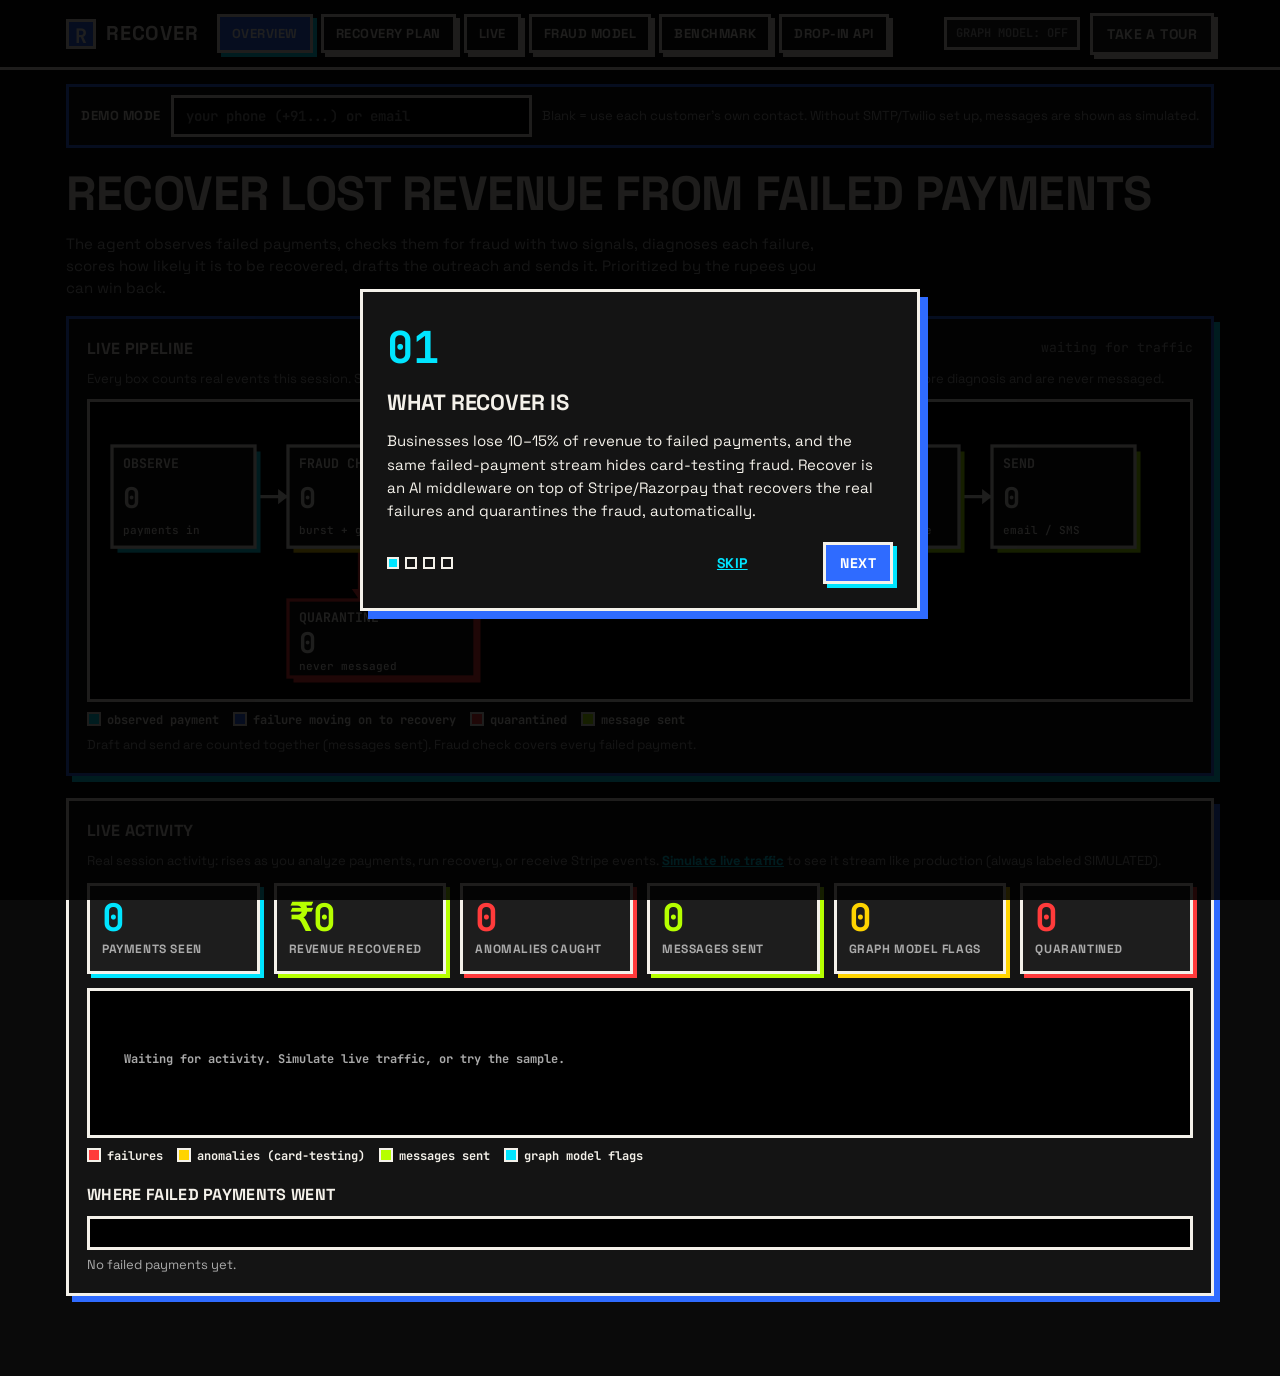
==== commit 8b616079: "Redesign dashboard (black + blue neobrutalism) with live pipeline diagram and charts One app, one da" ====
--- a/web/index.html
+++ b/web/index.html
@@ -4,442 +4,354 @@
 <meta name="viewport" content="width=device-width, initial-scale=1">
 <title>Recover — Payment Recovery Agent</title>
 <link rel="preconnect" href="https://fonts.googleapis.com">
-<link href="https://fonts.googleapis.com/css2?family=Inter:wght@400;500;600;700;800&display=swap" rel="stylesheet">
+<link href="https://fonts.googleapis.com/css2?family=JetBrains+Mono:wght@500;700&family=Space+Grotesk:wght@500;700&display=swap" rel="stylesheet">
 <link rel="stylesheet" href="app.css">
-<style>
-  .drop{border:2px dashed #2b3648;border-radius:14px;padding:26px;text-align:center;background:var(--surface-2);cursor:pointer;transition:.14s}
-  .drop:hover,.drop.over{border-color:var(--brand);background:var(--surface-3)}
-  .drop b{color:var(--ink)}
-  table{width:100%;border-collapse:collapse;font-size:13px}
-  th{text-align:left;color:var(--muted);font-weight:600;font-size:11px;text-transform:uppercase;letter-spacing:.05em;padding:8px 10px;border-bottom:1px solid var(--border)}
-  td{padding:10px;border-bottom:1px solid var(--line);vertical-align:top}
-  tr:hover td{background:var(--surface-2)}
-  .tag{font-size:11px;font-weight:700;padding:3px 8px;border-radius:20px;white-space:nowrap;display:inline-block}
-  .t-high{background:var(--green-soft);color:#6ee7b7}.t-medium{background:var(--amber-soft);color:#fcd34d}
-  .t-low{background:var(--red-soft);color:#fca5a5}.t-none{background:var(--surface-3);color:var(--muted)}
-  .money{font-variant-numeric:tabular-nums;font-weight:700;color:var(--ink)}
-  .draftbox{margin-top:8px;background:var(--surface-3);border:1px solid var(--border);border-radius:10px;padding:10px;font-size:13px;white-space:pre-wrap;display:none;color:var(--text)}
-  .rowbtn{font-size:12px;padding:6px 10px}
-  .hidden{display:none}
-  #spark{height:150px;width:100%}
-  .bar-mini{height:6px;background:var(--surface-3);border-radius:4px;overflow:hidden;width:60px;display:inline-block;vertical-align:middle}
-  .bar-mini>i{display:block;height:100%;background:var(--green)}
-</style>
 </head><body>
 
-<div class="topbar"><div class="in">
-  <div class="brand"><span class="mark">↺</span> Recover</div>
-  <nav class="nav"><a href="fraud.html">Fraud graph</a><a href="#" onclick="openTour();return false;">✨ Take a tour</a><span style="color:var(--muted);font-size:13px;padding:7px 0 7px 8px">Payment Recovery Agent</span></nav>
-</div></div>
-
+<!-- intro modal -->
 <div class="intro-overlay" id="intro">
   <div class="intro-card">
     <div class="intro-icon" id="iIcon"></div>
     <h2 id="iTitle"></h2>
     <p id="iBody"></p>
-    <div class="intro-dots" id="iDots"></div>
     <div class="intro-actions">
-      <button class="link-btn" id="iBack" onclick="introGo(-1)">Back</button>
-      <button class="btn btn-primary" id="iNext" onclick="introGo(1)">Next</button>
-    </div>
-    <div style="margin-top:14px"><button class="link-btn" onclick="closeIntro()">Skip intro</button></div>
+      <div class="intro-dots" id="iDots"></div>
+      <div class="row">
+        <button class="link-btn" id="iSkip" onclick="closeIntro()">Skip</button>
+        <button class="link-btn" id="iBack" onclick="introGo(-1)">Back</button>
+        <button class="btn btn-primary" id="iNext" onclick="introGo(1)">Next</button>
+      </div>
+    </div>
   </div>
 </div>
 
+<!-- spotlight tour -->
 <div class="tour-overlay" id="tour">
   <div class="tour-ring" id="tRing"></div>
   <div class="tour-tip" id="tTip">
     <div class="tour-step" id="tStep"></div>
     <h3 id="tTitle"></h3>
     <p id="tBody"></p>
-    <div class="tour-dots" id="tDots"></div>
     <div class="tour-actions">
-      <button class="link-btn" onclick="closeTour()">Skip tour</button>
-      <div class="r">
+      <div class="tour-dots" id="tDots"></div>
+      <div class="row">
+        <button class="link-btn" id="tSkip" onclick="closeTour()">Skip</button>
         <button class="btn" id="tBack" onclick="tourGo(-1)">Back</button>
         <button class="btn btn-primary" id="tNext" onclick="tourGo(1)">Next</button>
       </div>
     </div>
   </div>
 </div>
-<div class="scrolldown" id="scrollDown" title="Scroll down">↓</div>
-
-<div class="wrap">
-  <div class="page-title">Recover lost revenue from failed payments</div>
-  <div class="page-sub">Upload your failed/pending payments. The agent diagnoses each failure, scores how likely it is to be recovered, and drafts the outreach — prioritized by rupees you can win back. · <a href="#" onclick="openTour();return false;">Take the tour</a></div>
-
-  <div class="card" id="overviewCard" style="margin-top:14px">
-    <h3>📊 Live activity <span id="simBadge" class="tag t-medium" style="display:none">● SIMULATED demo traffic</span></h3>
-    <div class="hint">Real session activity — rises as you analyze payments, run recovery, or receive Stripe events. <a href="#" id="simToggle">▶ Simulate live traffic</a> to see it stream like production.</div>
-    <div class="kpis" style="margin:12px 0 0">
-      <div class="kpi adaptive"><div class="stripe"></div><div class="num" id="oSeen">0</div><div class="sub">payments seen</div></div>
-      <div class="kpi ml"><div class="stripe"></div><div class="num" id="oRecovered">₹0</div><div class="sub">revenue recovered</div></div>
-      <div class="kpi static"><div class="stripe"></div><div class="num" id="oThreats">0</div><div class="sub">anomalies caught</div></div>
-      <div class="kpi adaptive"><div class="stripe"></div><div class="num" id="oSent">0</div><div class="sub">messages sent</div></div>
-    </div>
-    <canvas id="spark" width="960" height="120" style="margin-top:14px"></canvas>
+
+<div class="topbar"><div class="in">
+  <div class="brand"><span class="mark">R</span> Recover</div>
+  <nav class="tabs" id="tabs" aria-label="Sections">
+    <button class="tab-btn" data-tab="overview">Overview</button>
+    <button class="tab-btn" data-tab="plan">Recovery Plan</button>
+    <button class="tab-btn" data-tab="live">Live</button>
+    <button class="tab-btn" data-tab="fraud">Fraud Model</button>
+    <button class="tab-btn" data-tab="benchmark">Benchmark</button>
+    <button class="tab-btn" data-tab="api">Drop-in API</button>
+  </nav>
+  <div class="top-right">
+    <span class="pill dis" id="graphChip" title="Status of the graph fraud model">graph model: checking</span>
+    <button onclick="openTour()">Take a tour</button>
+  </div>
+</div></div>
+
+<div class="demobar"><div class="in">
+  <b>Demo mode</b>
+  <input id="demoRecipient" placeholder="your phone (+91...) or email" style="flex:1;min-width:240px">
+  <span class="muted">Blank = use each customer's own contact. Without SMTP/Twilio set up, messages are shown as simulated.</span>
+</div></div>
+
+<main class="wrap">
+
+<!-- ================= OVERVIEW ================= -->
+<section id="tab-overview" class="tab">
+  <h1 class="page-title">Recover lost revenue from failed payments</h1>
+  <p class="page-sub">The agent observes failed payments, checks them for fraud with two signals, diagnoses each failure, scores how likely it is to be recovered, drafts the outreach and sends it. Prioritized by the rupees you can win back.</p>
+
+  <div class="stack">
+  <div class="card alt" id="pipeCard">
+    <div class="hd"><h3>Live pipeline</h3><span class="mono muted" id="pipeNote">waiting for traffic</span></div>
+    <div class="hint" style="margin:0 0 10px">Every box counts real events this session. Squares move along the flow as events arrive. Quarantined payments leave the pipeline before diagnosis and are never messaged.</div>
+    <div class="pipe-wrap"><svg id="pipe" class="chart" viewBox="0 0 1000 270" role="img" aria-label="Live pipeline diagram"></svg></div>
     <div class="legend">
-      <span><span class="dot" style="background:#f87171"></span>failures</span>
-      <span><span class="dot" style="background:var(--amber)"></span>anomalies</span>
-      <span><span class="dot" style="background:var(--green)"></span>messages sent</span>
-    </div>
-  </div>
-
-  <div class="card" id="benchCard" style="margin-top:14px">
-    <h3>📈 Proven results <span class="tag t-high">measured</span></h3>
-    <div class="hint">Run the agent against a labeled 52-payment dataset with known outcomes — fully reproducible, so you can verify the numbers yourself. <a href="benchmark_labeled.csv" download>download the dataset</a></div>
-    <div style="margin-top:12px"><button class="btn btn-primary" id="benchBtn" onclick="runBench()">Run benchmark</button></div>
-    <div id="benchOut" style="margin-top:12px"></div>
-  </div>
-
-  <div class="card" style="margin-top:14px;display:flex;gap:10px;align-items:center;flex-wrap:wrap">
-    <span style="font-weight:700;color:var(--ink)">📱 Demo mode</span>
-    <input id="demoRecipient" placeholder="your phone (+91…) or email — receive the messages yourself"
-      style="flex:1;min-width:220px;border:1px solid var(--border);border-radius:9px;padding:9px 12px;font-family:inherit;font-size:13px">
-    <span class="muted" style="font-size:12px">Blank = use each customer's own contact.</span>
-  </div>
-
-  <div class="card" id="livePanel" style="margin-top:14px">
-    <h3>🔴 Live — failures from Stripe</h3>
-    <div class="hint" id="liveHint">Listening for Stripe <code>charge.failed</code> events…</div>
+      <span><span class="sw" style="background:var(--cyan)"></span>observed payment</span>
+      <span><span class="sw" style="background:var(--blue)"></span>failure moving on to recovery</span>
+      <span><span class="sw" style="background:var(--red)"></span>quarantined</span>
+      <span><span class="sw" style="background:var(--lime)"></span>message sent</span>
+    </div>
+    <div class="hint">Draft and send are counted together (messages sent). Fraud check covers every failed payment.</div>
+  </div>
+
+  <div class="card" id="overviewCard">
+    <div class="hd"><h3>Live activity <span id="simBadge" class="tag t-medium" style="display:none">SIMULATED demo traffic</span></h3></div>
+    <div class="hint" style="margin-top:0">Real session activity: rises as you analyze payments, run recovery, or receive Stripe events. <a href="#" id="simToggle">Simulate live traffic</a> to see it stream like production (always labeled SIMULATED).</div>
+    <div class="kpis">
+      <div class="kpi cyan"><div class="num" id="oSeen">0</div><div class="sub">payments seen</div></div>
+      <div class="kpi lime"><div class="num" id="oRecovered">₹0</div><div class="sub">revenue recovered</div></div>
+      <div class="kpi red"><div class="num" id="oThreats">0</div><div class="sub">anomalies caught</div></div>
+      <div class="kpi lime"><div class="num" id="oSent">0</div><div class="sub">messages sent</div></div>
+      <div class="kpi yel"><div class="num" id="oGraph">0</div><div class="sub">graph model flags</div></div>
+      <div class="kpi red"><div class="num" id="oQuar">0</div><div class="sub">quarantined</div></div>
+    </div>
+    <canvas id="spark" width="960" height="150" style="margin-top:14px"></canvas>
+    <div class="legend">
+      <span><span class="sw" style="background:var(--red)"></span>failures</span>
+      <span><span class="sw" style="background:var(--yel)"></span>anomalies (card-testing)</span>
+      <span><span class="sw" style="background:var(--lime)"></span>messages sent</span>
+      <span><span class="sw" style="background:var(--cyan)"></span>graph model flags</span>
+    </div>
+    <h3 style="margin-top:18px">Where failed payments went</h3>
+    <div class="stackbar" id="outcomeBar"></div>
+    <div class="hint" id="outcomeNote">No failed payments yet.</div>
+  </div>
+  </div>
+</section>
+
+<!-- ================= RECOVERY PLAN ================= -->
+<section id="tab-plan" class="tab">
+  <h1 class="page-title">Recovery plan</h1>
+  <p class="page-sub">Drop a failed-payments CSV. Each row is checked by the card-testing detector and (if linked) the graph model, diagnosed, scored, and ranked by expected rupees recovered.</p>
+  <div class="stack">
+  <div id="uploadCard" class="card">
+    <div class="drop" id="drop">
+      <div><b>Drop your payments CSV here</b> or click to choose</div>
+      <div class="muted" style="margin-top:8px">Stripe/Razorpay export format &middot; or <a href="#" id="sampleLink">try the sample</a> &middot; <a href="#" id="attackLink">try attack sample</a> &middot; <a href="sample_failed_payments.csv" download>download sample</a></div>
+      <input type="file" id="file" accept=".csv" class="hidden">
+    </div>
+    <div class="hint">Optional column <code>graph_node_id</code> links a payment to a node in the graph model. The sample files include it as a <b>demo link</b>: card payments have no real node in a Bitcoin graph. Rows without it show "no graph link", and no graph signal is applied.</div>
+  </div>
+
+  <div id="results" class="hidden stack">
+    <div class="kpis" style="margin-top:0">
+      <div class="kpi red"><div class="tagtop">at risk</div><div class="num" id="kAtRisk">—</div><div class="sub" id="kCount">failed payments</div></div>
+      <div class="kpi lime"><div class="tagtop">recoverable</div><div class="num" id="kRecover">—</div><div class="sub" id="kPct">expected win-back</div></div>
+      <div class="kpi cyan"><div class="tagtop">actionable</div><div class="num" id="kActionable">—</div><div class="sub">payments worth chasing</div></div>
+      <div class="kpi red"><div class="tagtop">quarantined</div><div class="num" id="kQuar">—</div><div class="sub" id="kQuarSub">by either fraud signal</div></div>
+    </div>
+
+    <div class="grid2">
+      <div class="card danger hidden" id="threatCard">
+        <h3 style="color:var(--red)">Threats detected: card-testing</h3>
+        <div class="hint">Not every failed payment is lost revenue. These are quarantined from recovery and never messaged.</div>
+        <div id="threatList" style="margin-top:10px"></div>
+      </div>
+      <div class="card alt" id="graphCard">
+        <h3>Graph model signal</h3>
+        <div id="graphSummary" class="hint" style="margin-top:8px"></div>
+      </div>
+    </div>
+
+    <div class="card">
+      <h3>Why payments failed</h3>
+      <div class="hint">Count of failed payments by decline bucket (from this upload).</div>
+      <svg id="bucketChart" class="chart" viewBox="0 0 700 180" style="margin-top:10px" role="img" aria-label="Failed payments by decline bucket"></svg>
+    </div>
+
+    <div class="card">
+      <h3>Recovery plan</h3>
+      <div class="hint">Sorted by expected revenue recovered. The fraud signals column shows which of the two signals fired and why. Draft a message for the ones worth chasing, or let the agent run the whole plan.</div>
+      <div class="scroll" style="margin-top:10px">
+        <table id="tbl"><thead><tr>
+          <th>Customer</th><th>Amount</th><th>Why it failed</th><th>Recover?</th><th>Likelihood</th><th>Expected</th><th>Fraud signals</th><th></th>
+        </tr></thead><tbody id="tbody"></tbody></table>
+      </div>
+      <div class="row" style="margin-top:16px">
+        <button class="btn-primary" id="runBtn" onclick="runPlan()">Approve &amp; run recovery</button>
+        <span class="muted">The agent sends the outreach and schedules retries for every recoverable payment. Quarantined payments are skipped.</span>
+      </div>
+    </div>
+
+    <div class="card hidden" id="logCard">
+      <h3>Agent action log</h3>
+      <div class="hint" id="logSummary">Running...</div>
+      <div id="log" style="margin-top:10px"></div>
+    </div>
+
+    <div><button onclick="reset()">Upload another file</button></div>
+  </div>
+  </div>
+</section>
+
+<!-- ================= LIVE ================= -->
+<section id="tab-live" class="tab">
+  <h1 class="page-title">Live</h1>
+  <p class="page-sub">Failures arriving from Stripe webhooks (and simulated traffic) run through the same pipeline: fraud check first, then diagnosis and scoring.</p>
+  <div class="stack">
+  <div class="card" id="livePanel">
+    <div class="hd"><h3>Live failures</h3><span class="mono muted" id="liveCount"></span></div>
+    <div class="hint" id="liveHint" style="margin-top:0">Listening for Stripe <code>charge.failed</code> events...</div>
     <div id="liveList" style="margin-top:10px"></div>
     <div id="liveActions" style="margin-top:10px"></div>
-  </div>
-
-  <div id="uploadCard" class="card" style="margin-top:18px">
-    <div class="drop" id="drop">
-      <div style="font-size:28px">📤</div>
-      <div style="margin-top:6px"><b>Drop your payments CSV here</b> or click to choose</div>
-      <div class="muted" style="margin-top:4px;font-size:12px">Stripe/Razorpay export format · or <a href="#" id="sampleLink">try the sample</a> · <a href="#" id="attackLink">try attack sample</a> · <a href="sample_failed_payments.csv" download>download sample</a></div>
-      <input type="file" id="file" accept=".csv" class="hidden">
-    </div>
-  </div>
-
-  <div class="card" id="dropinCard" style="margin-top:14px">
-    <h3>🔌 Drop-in integration</h3>
-    <div class="hint">Wire Recover into any stack in two minutes — no dashboard needed.</div>
-    <div style="margin-top:10px;font-size:13px;color:var(--text);line-height:1.6">
-      <b>Autonomous:</b> point your Stripe/Razorpay webhook at <code>/webhooks/stripe</code> and set <code>AUTO_RECOVER=true</code> — failures recover themselves.<br>
+    <div class="hint">Events without a <code>metadata.graph_node_id</code> are linked to a random test-period graph node (a labeled <b>demo link</b>) so the graph signal is visible. Set <code>GRAPH_DEMO_ILLICIT_PCT</code> to change how many demo links point at illicit nodes (default 25; real prevalence is far lower).</div>
+  </div>
+
+  <div class="card alt">
+    <h3>Graph risk of recent live events</h3>
+    <div class="hint">Each dot is one live event, newest on the right. Dashed lines are the review and quarantine thresholds.</div>
+    <svg id="liveStrip" class="chart" viewBox="0 0 700 200" style="margin-top:10px" role="img" aria-label="Graph risk of recent live events"></svg>
+  </div>
+
+  <div class="card">
+    <div class="hd"><h3>Payment router (SmartRoute)</h3></div>
+    <div class="hint" style="margin-top:0">Sends sample payments through the EWMA router to mock gateways. A payment the router cannot complete, because every gateway failed, is handed to the Recover agent. A payment the fraud check blocks is quarantined and never messaged.</div>
+    <div class="row" style="margin-top:12px">
+      <button class="btn-primary" id="bRun">Run 10 sample payments</button>
+      <button class="btn-red" id="bKill">Kill all gateways</button>
+      <button class="btn-lime" id="bRestore">Restore gateways</button>
+    </div>
+    <div class="chips" id="gw"></div>
+    <div class="hint" id="chaosState"></div>
+    <div class="scroll" style="margin-top:12px"><table id="simTable" class="hidden"><thead><tr><th>Node</th><th>Amount</th><th>Risk</th><th>Fraud check</th><th>Payment</th><th>Recover agent</th></tr></thead><tbody></tbody></table></div>
+    <div class="mono" style="margin-top:10px;font-weight:700" id="tally"></div>
+    <div class="hint">Needs <code>make psps</code> and the fraud service. Customers are made up (@example.com is never emailed). Gateways are mock PSPs.</div>
+  </div>
+  </div>
+</section>
+
+<!-- ================= FRAUD MODEL ================= -->
+<section id="tab-fraud" class="tab">
+  <h1 class="page-title">Fraud model</h1>
+  <p class="page-sub">The second fraud signal: a 2-layer graph neural network (GCN) trained on the real Elliptic Bitcoin transaction graph.</p>
+  <div class="stack">
+  <div class="note">This is a FRAUD model trained on Bitcoin transactions, not card payments. It does not predict recovery: P(recover) is still the logistic regression. A payment is linked to a graph node explicitly (<code>graph_node_id</code>) or by a labeled demo link, so a payment's graph score is a demonstration of the pattern, not a claim about that customer.</div>
+
+  <div class="card alt">
+    <div class="hd"><h3>Status</h3></div>
+    <div id="fmStatus" class="hint" style="margin-top:0">Checking...</div>
+  </div>
+
+  <div class="card">
+    <h3>Score a graph node</h3>
+    <div class="row" style="margin-top:12px">
+      <button class="btn-red" id="bIll">Random illicit</button>
+      <button class="btn-lime" id="bLic">Random licit</button>
+      <input id="nodeId" inputmode="numeric" placeholder="node id" aria-label="node id" style="width:150px">
+      <button class="btn-primary" id="bGo">Score</button>
+    </div>
+    <div class="hint">Random picks come from the test period only (time steps 35-49), so the model never saw them in training.</div>
+    <div id="err" class="err hidden" role="alert"></div>
+    <div id="result" class="grid2 hidden" style="margin-top:16px">
+      <div>
+        <div class="tick"><span>RISK (P illicit)</span><span id="splitTag"></span></div>
+        <div class="big" id="risk">-</div>
+        <div class="rbar" id="bar"><i id="barFill"></i><b id="tReview"></b><b id="tBlock"></b></div>
+        <div class="tick"><span>0</span><span id="tLabels"></span><span>1</span></div>
+      </div>
+      <div>
+        <div class="tick"><span>RECOVER WOULD</span></div>
+        <div id="decision" class="badge">-</div>
+        <dl>
+          <dt>node</dt><dd id="rNode"></dd>
+          <dt>known label</dt><dd id="rLabel"></dd>
+          <dt>baseline risk</dt><dd id="rBase"></dd>
+          <dt>lookup time</dt><dd id="rRtt"></dd>
+        </dl>
+        <p class="hint" id="rNote"></p>
+      </div>
+    </div>
+  </div>
+
+  <div class="grid2">
+    <div class="card">
+      <h3>Neighbourhood (1-2 hops)</h3>
+      <svg id="graph" class="chart" viewBox="0 0 400 320" style="margin-top:10px" role="img" aria-label="Neighbourhood graph of the scored node"></svg>
+      <div class="legend" id="gLegend"></div>
+      <div class="hint" id="graphNote">Score a node to draw its neighbours. A 2-layer model sees exactly this: neighbours, and neighbours of neighbours.</div>
+    </div>
+    <div class="card">
+      <h3>Where the model puts each class</h3>
+      <div class="hint">Share of each class's test transactions per risk bin. Illicit mass to the right of the lines is what gets reviewed or quarantined. Overlap is the model's misses and false alarms.</div>
+      <svg id="histChart" class="chart" viewBox="0 0 520 260" style="margin-top:10px" role="img" aria-label="Risk score distribution by class"></svg>
+      <div class="legend"><span><span class="sw" style="background:var(--lime)"></span>licit</span><span><span class="sw" style="background:var(--red)"></span>illicit</span></div>
+    </div>
+  </div>
+
+  <div class="grid2">
+    <div class="card">
+      <h3>Precision vs recall</h3>
+      <div class="hint">Each marker is one threshold (0.1 to 0.9) on the test period. Further up and right is better. Computed on the test split, so optimistic for any threshold chosen from it.</div>
+      <svg id="prChart" class="chart" viewBox="0 0 520 300" style="margin-top:10px" role="img" aria-label="Precision recall points for GCN and baseline"></svg>
+      <div class="legend"><span><span class="sw" style="background:var(--cyan)"></span>GCN</span><span><span class="sw" style="background:var(--yel)"></span>logistic regression</span></div>
+    </div>
+    <div class="card">
+      <h3>GCN vs baseline</h3>
+      <div class="hint">Test-period metrics. GCN bars are the mean over seeds with the spread as a line.</div>
+      <svg id="metricChart" class="chart" viewBox="0 0 520 300" style="margin-top:10px" role="img" aria-label="Model metric comparison"></svg>
+      <div class="legend"><span><span class="sw" style="background:var(--cyan)"></span>GCN 165 features</span><span><span class="sw" style="background:var(--yel)"></span>logreg 165</span><span><span class="sw" style="background:var(--blue)"></span>GCN 93 local</span><span><span class="sw" style="background:#888"></span>logreg 93 local</span></div>
+    </div>
+  </div>
+
+  <div class="card">
+    <h3>Model report card</h3>
+    <div class="scroll" style="margin-top:10px"><table id="report"><thead><tr><th>Model</th><th>Features</th><th>ROC-AUC</th><th>PR-AUC</th><th>F1 (illicit)</th></tr></thead><tbody></tbody></table></div>
+    <p class="hint"><b>ROC-AUC</b> says how well the model ranks a bad transaction above a good one (0.5 = coin flip, 1.0 = perfect). It is not accuracy. The graph's clear gain is PR-AUC (precision among the top-ranked); on ROC-AUC the GCN and the baseline are close.</p>
+    <p class="hint" id="reportMeta"></p>
+  </div>
+  </div>
+</section>
+
+<!-- ================= BENCHMARK ================= -->
+<section id="tab-benchmark" class="tab">
+  <h1 class="page-title">Benchmark</h1>
+  <p class="page-sub">Measured, reproducible proof of value, plus the graph model's own test metrics.</p>
+  <div class="grid2" style="align-items:start">
+    <div class="card" id="benchCard">
+      <div class="hd"><h3>Proven results <span class="tag t-high">measured</span></h3></div>
+      <div class="hint" style="margin-top:0">Run the agent against a labeled 52-payment dataset with known outcomes. Fully reproducible, so you can verify the numbers yourself. <a href="benchmark_labeled.csv" download>download the dataset</a></div>
+      <div style="margin-top:12px"><button class="btn-primary" id="benchBtn" onclick="runBench()">Run benchmark</button></div>
+      <div id="benchOut" style="margin-top:12px"></div>
+      <svg id="benchChart" class="chart hidden" viewBox="0 0 520 200" style="margin-top:12px" role="img" aria-label="Recovered amount by strategy"></svg>
+    </div>
+    <div class="card alt" id="gnnCard">
+      <div class="hd"><h3>Graph model test metrics</h3><span class="tag t-medium">Elliptic Bitcoin</span></div>
+      <div class="hint" style="margin-top:0">From <code>fraud/artifacts/results.json</code>. These are fraud-detection metrics on a different dataset; the benchmark on the left does not use the graph model, and its table is unchanged.</div>
+      <div class="scroll" style="margin-top:10px"><table id="gnnTable"><thead><tr><th>Model</th><th>ROC-AUC</th><th>PR-AUC</th><th>F1</th></tr></thead><tbody></tbody></table></div>
+      <div class="hint" id="gnnMeta"></div>
+    </div>
+  </div>
+</section>
+
+<!-- ================= DROP-IN API ================= -->
+<section id="tab-api" class="tab">
+  <h1 class="page-title">Drop-in API</h1>
+  <p class="page-sub">Wire Recover into any stack in two minutes. No dashboard needed.</p>
+  <div class="stack">
+  <div class="card" id="dropinCard">
+    <h3>Drop-in integration</h3>
+    <div style="margin-top:10px;line-height:1.6">
+      <b>Autonomous:</b> point your Stripe/Razorpay webhook at <code>/webhooks/stripe</code> and set <code>AUTO_RECOVER=true</code>. Failures recover themselves; quarantined payments are skipped.<br>
       <b>Or call the API directly from your code:</b>
-      <pre style="background:#0a0f1c;color:#c0cad9;border:1px solid var(--border);padding:12px;border-radius:9px;overflow-x:auto;margin-top:8px;font-size:12px;font-family:ui-monospace,monospace">curl -X POST /api/recover -d '{
+      <pre>curl -X POST /api/recover -d '{
   "charge_id":"ch_1","customer_email":"a@b.com","amount":49900,
-  "currency":"INR","failure_code":"insufficient_funds","send":true
+  "currency":"INR","failure_code":"insufficient_funds",
+  "graph_node_id":136279,"send":true
 }'</pre>
-      Returns the diagnosis, recovery probability, the AI-written message, and (with <code>send:true</code>) sends it.
-    </div>
-  </div>
-
-  <div class="card cta" style="margin-top:14px">
+      Returns the diagnosis, recovery probability, the drafted message, and, with <code>send:true</code>, sends it. <code>graph_node_id</code> is optional. New response fields: <code>graph_risk</code>, <code>graph_status</code>, <code>fraud_signals</code>, <code>quarantined</code>. A quarantined payment is never sent.
+    </div>
+  </div>
+
+  <div class="card alt">
+    <h3>Try it</h3>
+    <div class="hint" style="margin-top:0">Sends the request below to this server (no message is sent) and shows the real response.</div>
+    <div class="row" style="margin-top:12px">
+      <button class="btn-primary" id="tryBtn">Run example request</button>
+      <input id="tryNode" inputmode="numeric" placeholder="graph_node_id (optional)" style="width:210px">
+    </div>
+    <pre id="tryOut">Response appears here.</pre>
+  </div>
+
+  <div class="card">
     <h3>For merchants</h3>
-    <div class="sub2">Losing revenue to failed payments, or getting hit by card-testing bots? Recover drops into your existing Stripe/Razorpay setup — recovering the real failures and quarantining the fraud, automatically. Want it tailored to your stack?</div>
-    <div style="margin-top:14px"><a class="btn btn-white" href="mailto:you@example.com?subject=Custom%20Recover%20plugin">Get a custom plugin →</a></div>
-  </div>
-
-  <div id="results" class="hidden">
-    <div class="kpis" style="margin-top:18px">
-      <div class="kpi static"><div class="stripe"></div><div class="top"><span class="tag" style="color:var(--muted)">AT RISK</span></div>
-        <div class="num" id="kAtRisk">—</div><div class="sub" id="kCount">failed payments</div></div>
-      <div class="kpi ml"><div class="stripe"></div><div class="top"><span class="tag" style="color:var(--green)">RECOVERABLE</span></div>
-        <div class="num" id="kRecover">—</div><div class="sub" id="kPct">expected win-back</div></div>
-      <div class="kpi adaptive"><div class="stripe"></div><div class="top"><span class="tag" style="color:var(--brand)">ACTIONABLE</span></div>
-        <div class="num" id="kActionable">—</div><div class="sub">payments worth chasing</div></div>
-    </div>
-
-    <div class="card hidden" id="threatCard" style="border-color:rgba(248,113,113,.4);background:rgba(248,113,113,.07)">
-      <h3 style="color:var(--red)">🛡️ Threats detected</h3>
-      <div class="hint">Not every failed payment is lost revenue — some are fraud. These are quarantined from recovery, never messaged.</div>
-      <div id="threatList" style="margin-top:10px"></div>
-    </div>
-
-    <div class="card">
-      <h3>Recovery plan</h3>
-      <div class="hint">Sorted by expected revenue recovered. Draft a message for the ones worth chasing, or let the agent run the whole plan.</div>
-      <div style="overflow-x:auto;margin-top:10px">
-        <table id="tbl"><thead><tr>
-          <th>Customer</th><th>Amount</th><th>Why it failed</th><th>Recover?</th><th>Likelihood</th><th>Expected</th><th></th>
-        </tr></thead><tbody id="tbody"></tbody></table>
-      </div>
-      <div style="margin-top:16px;display:flex;gap:10px;align-items:center;flex-wrap:wrap">
-        <button class="btn btn-primary" id="runBtn" onclick="runPlan()">▶ Approve &amp; run recovery</button>
-        <span class="muted" style="font-size:12px">The agent sends the outreach and schedules retries for every recoverable payment.</span>
-      </div>
-    </div>
-
-    <div class="card hidden" id="logCard" style="margin-top:16px">
-      <h3>Agent action log</h3>
-      <div class="hint" id="logSummary">Running…</div>
-      <div id="log" style="margin-top:10px"></div>
-    </div>
-
-    <div style="margin-top:12px"><button class="btn" onclick="reset()">↑ Upload another file</button></div>
-  </div>
-</div>
-
-<script>
-const $=id=>document.getElementById(id);
-function inr(paise){return "₹"+Math.round(paise/100).toLocaleString('en-IN');}
-const drop=$("drop"),file=$("file");
-drop.onclick=()=>file.click();
-file.onchange=()=>{if(file.files[0])readAndAnalyze(file.files[0]);};
-["dragover","dragenter"].forEach(e=>drop.addEventListener(e,ev=>{ev.preventDefault();drop.classList.add("over");}));
-["dragleave","drop"].forEach(e=>drop.addEventListener(e,ev=>{ev.preventDefault();drop.classList.remove("over");}));
-drop.addEventListener("drop",ev=>{if(ev.dataTransfer.files[0])readAndAnalyze(ev.dataTransfer.files[0]);});
-$("sampleLink").onclick=async e=>{e.preventDefault();const t=await(await fetch("sample_failed_payments.csv")).text();analyze(t);};
-$("attackLink").onclick=async e=>{e.preventDefault();const t=await(await fetch("sample_with_attack.csv")).text();analyze(t);};
-
-function readAndAnalyze(f){const r=new FileReader();r.onload=()=>analyze(r.result);r.readAsText(f);}
-
-let ROWS=[];
-async function analyze(csv){
-  try{
-    const res=await fetch("/analyze",{method:"POST",headers:{"Content-Type":"text/csv"},body:csv});
-    if(!res.ok){alert("Could not parse that CSV.");return;}
-    const a=await res.json();const s=a.summary;ROWS=a.rows;
-    $("uploadCard").classList.add("hidden");$("results").classList.remove("hidden");
-    $("kAtRisk").textContent=inr(s.at_risk_amount);
-    $("kCount").textContent=s.count+" failed payments";
-    $("kRecover").textContent=inr(s.recoverable_amount);
-    $("kPct").textContent=s.recoverable_pct+"% expected win-back";
-    const actionable=ROWS.filter(r=>!r.attack && r.diagnosis.action!=="review").length;
-    $("kActionable").textContent=actionable;
-    // threats
-    const tc=$("threatCard");
-    if(a.threats && a.threats.length){
-      tc.classList.remove("hidden");
-      $("threatList").innerHTML=a.threats.map(t=>
-        '<div class="gw"><span style="width:18px">⚠</span><div style="flex:1"><b>Card-testing attack</b> <span class="tag t-low">'+t.risk+' risk</span>'+
-        '<div class="muted" style="font-size:12px;margin-top:2px">'+t.count+' failed auths '+t.window_start+'–'+t.window_end+' across '+t.distinct_customers+
-        ' cards ('+inr(t.total_amount)+' total). '+t.explanation+'</div></div></div>').join("");
-    } else { tc.classList.add("hidden"); }
-    renderRows();
-  }catch(e){alert("Something went wrong analyzing the file.");}
-}
-
-function renderRows(){
-  const tb=$("tbody");tb.innerHTML="";
-  ROWS.forEach((r,i)=>{
-    const rec=r.attack?"none":r.diagnosis.recoverable;
-    const recCell=r.attack?'<span class="tag t-low">⚠ fraud</span>':'<span class="tag t-'+rec+'">'+rec+'</span>';
-    const actCell=r.attack?'<span class="muted" style="font-size:12px">quarantined</span>'
-      :(r.diagnosis.action==="review"?'<span class="muted" style="font-size:12px">review</span>'
-      :'<button class="btn btn-primary rowbtn" onclick="draft('+i+',this)">Draft</button>');
-    const tr=document.createElement("tr");
-    if(r.attack)tr.style.opacity="0.55";
-    tr.innerHTML=
-      '<td><b>'+(r.customer_name||"—")+'</b><div class="muted" style="font-size:11px">'+(r.customer_email||"")+'</div></td>'+
-      '<td class="money">'+inr(r.amount)+'</td>'+
-      '<td>'+r.failure_code+'<div class="muted" style="font-size:11px;max-width:230px">'+r.diagnosis.reason+'</div></td>'+
-      '<td>'+recCell+'</td>'+
-      '<td><span class="bar-mini"><i style="width:'+Math.round(r.p_recover*100)+'%"></i></span> '+Math.round(r.p_recover*100)+'%</td>'+
-      '<td class="money">'+inr(r.expected_recovered)+'</td>'+
-      '<td>'+actCell+'</td>';
-    const dr=document.createElement("tr");
-    dr.innerHTML='<td colspan="7" style="padding-top:0;border:none"><div class="draftbox" id="draft'+i+'"></div></td>';
-    tb.appendChild(tr);tb.appendChild(dr);
-  });
-}
-
-async function draft(i,btn){
-  const r=ROWS[i];const box=$("draft"+i);
-  btn.disabled=true;btn.textContent="…";box.style.display="block";box.textContent="Drafting…";
-  try{
-    const res=await fetch("/draft",{method:"POST",headers:{"Content-Type":"application/json"},
-      body:JSON.stringify({charge_id:r.charge_id,customer_name:r.customer_name,amount:r.amount,
-        currency:r.currency,method:r.method,failure_code:r.failure_code})});
-    const d=await res.json();
-    const head='DRAFTED MESSAGE '+(d.mode==="ai"?'· ✨ AI-written':'· template');
-    const noteHtml=(d.note && d.mode!=="ai")?'<div style="font-size:11px;color:#b54708;margin-top:6px">⚠ '+d.note+'</div>':'';
-    box.innerHTML='<div style="font-size:11px;color:var(--muted);margin-bottom:4px">'+head+'</div>'+(d.message||"—")+noteHtml;
-  }catch(e){box.textContent="Draft failed.";}
-  btn.disabled=false;btn.textContent="Draft";
-}
-function reset(){$("results").classList.add("hidden");$("uploadCard").classList.remove("hidden");$("file").value="";$("logCard").classList.add("hidden");}
-function demoRecipient(){return $("demoRecipient").value.trim();}
-function toRows(arr){return arr.map(r=>({charge_id:r.charge_id,customer_name:r.customer_name,customer_email:r.customer_email,amount:r.amount,currency:r.currency,method:r.method,failure_code:r.failure_code,attack:r.attack}));}
-
-function actionRow(a){
-  const m={sent:"t-high",simulated:"t-medium",scheduled:"t-high",skipped:"t-none",failed:"t-low"};
-  const icon=a.status==="skipped"?"⤫":a.channel==="sms"?"📱":a.channel==="email"?"✉️":"•";
-  const modeTag=a.mode==="ai"?' <span class="tag t-high">✨ AI</span>':a.mode==="template"?' <span class="tag t-none">template</span>':'';
-  return '<div class="gw"><span style="width:18px">'+icon+'</span><div style="flex:1"><b>'+(a.customer||a.charge_id)+
-    '</b> <span class="tag '+(m[a.status]||"t-none")+'">'+a.status+'</span>'+modeTag+
-    '<div class="muted" style="font-size:12px;margin-top:2px">'+(a.detail||"")+'</div>'+
-    (a.message?'<div class="muted" style="font-size:12px;margin-top:4px;font-style:italic">“'+a.message+'”</div>':'')+'</div></div>';
-}
-async function execAndRender(rows, container){
-  container.innerHTML='<div class="hint">Agent working through the plan…</div>';
-  try{
-    const res=await fetch("/execute",{method:"POST",headers:{"Content-Type":"application/json"},
-      body:JSON.stringify({rows:rows,demo_recipient:demoRecipient()})});
-    if(res.status===429){container.innerHTML='<div class="hint">Rate limit — wait a moment and try again.</div>';return;}
-    const d=await res.json();const s=d.summary;
-    let html='<div class="hint" style="margin-bottom:8px"><b>'+s.sent+'</b> sent · <b>'+s.simulated+'</b> simulated · <b>'+s.skipped+'</b> skipped · <b>'+inr(s.revenue_in_flight)+'</b> revenue in flight</div>';
-    d.actions.forEach(a=>html+=actionRow(a));
-    container.innerHTML=html;
-  }catch(e){container.innerHTML='<div class="hint">Run failed.</div>';}
-}
-async function runPlan(){
-  const btn=$("runBtn");btn.disabled=true;btn.textContent="Running…";
-  $("logCard").classList.remove("hidden");$("logSummary").textContent="";
-  await execAndRender(toRows(ROWS), $("log"));
-  btn.disabled=false;btn.textContent="▶ Approve & run recovery";
-}
-
-// live Stripe feed
-let LIVE=[];
-async function pollLive(){
-  try{
-    const d=await(await fetch("/live")).json();
-    LIVE=d.items||[];
-    const list=$("liveList");
-    if(!LIVE.length){$("liveHint").innerHTML="Listening for Stripe <code>charge.failed</code> events… (connect the webhook — see README)";list.innerHTML="";const b=$("liveRecover");if(b)b.remove();return;}
-    $("liveHint").innerHTML="<b>"+LIVE.length+"</b> live failure(s) received from Stripe.";
-    list.innerHTML="";
-    LIVE.slice(0,8).forEach(it=>{
-      const row=document.createElement("div");row.className="gw";
-      row.innerHTML='<span class="muted" style="width:64px;font-size:11px">'+it.received+'</span>'+
-        '<span style="flex:1"><b>'+(it.customer_name||it.charge_id)+'</b> '+inr(it.amount)+
-        ' <span class="muted">· '+it.failure_code+'</span></span>'+
-        '<span class="tag t-'+it.diagnosis.recoverable+'">'+Math.round(it.p_recover*100)+'%</span>';
-      list.appendChild(row);
-    });
-    if(!$("liveRecover")){
-      const b=document.createElement("button");b.id="liveRecover";b.className="btn btn-primary";b.style.marginTop="10px";
-      b.textContent="▶ Recover these live failures";b.onclick=runLive;
-      list.after(b);
-    }
-  }catch(e){}
-}
-async function runBench(){
-  const b=$("benchBtn");b.disabled=true;b.textContent="Running…";
-  try{
-    const d=await(await fetch("/benchmark")).json();
-    const money=v=>"₹"+Math.round(v/100).toLocaleString('en-IN');
-    let h='<div class="hint" style="margin-bottom:8px">'+d.rows+' payments · '+money(d.recoverable_truth)+' genuinely recoverable</div>';
-    h+='<div style="overflow-x:auto"><table><thead><tr><th>Strategy</th><th>Recovered</th><th>Rate</th><th>Messages</th><th>Fraud contacted</th><th>Precision</th></tr></thead><tbody>';
-    d.strategies.forEach(s=>{
-      const hl=s.name.indexOf("Recover")===0?' style="background:var(--brand-soft)"':'';
-      h+='<tr'+hl+'><td><b>'+s.name+'</b></td><td class="money">'+money(s.recovered_amount)+'</td><td>'+s.recovery_rate_pct+'%</td><td>'+s.messages_sent+'</td><td>'+(s.fraud_contacted?'<span class="tag t-low">'+s.fraud_contacted+'</span>':'0')+'</td><td>'+s.precision_pct+'%</td></tr>';
-    });
-    h+='</tbody></table></div>';
-    const e=d.exceptions;
-    h+='<div class="hint" style="margin-top:10px"><b>Exceptions left for review:</b> '+e.count+' ('+money(e.amount)+') — '+e.fraud_quarantined+' fraud quarantined, '+e.hard_declines+' hard declines, '+e.below_threshold+' below threshold.</div>';
-    h+='<div class="hint" style="margin-top:8px"><b>Stopping rules:</b><ul style="margin:6px 0 0 18px;padding:0">'+d.stopping_rules.map(r=>'<li>'+r+'</li>').join('')+'</ul></div>';
-    $("benchOut").innerHTML=h;
-  }catch(e){$("benchOut").innerHTML='<div class="hint">Benchmark failed.</div>';}
-  b.disabled=false;b.textContent="Run benchmark";
-}
-setInterval(pollLive,2500); pollLive();
-
-// live activity dashboard
-function drawSpark(series){
-  const sc=$("spark"); if(!sc)return;
-  const dpr=window.devicePixelRatio||1;
-  const W=sc.clientWidth||960, H=sc.clientHeight||140;
-  sc.width=Math.round(W*dpr); sc.height=Math.round(H*dpr);
-  const ctx=sc.getContext("2d"); ctx.setTransform(dpr,0,0,dpr,0,0);
-  ctx.clearRect(0,0,W,H);
-  const pad=10;
-  if(!series||series.length<2){ctx.fillStyle="#9aa7c2";ctx.font="13px Inter,sans-serif";ctx.fillText("Waiting for activity — hit “Simulate live traffic”, or try the sample.",pad,H/2);return;}
-  const maxV=Math.max(1,...series.map(p=>Math.max(p.failures,p.threats,p.sent)));
-  const line=(key,color)=>{ctx.strokeStyle=color;ctx.lineWidth=2.5;ctx.lineJoin="round";ctx.lineCap="round";ctx.beginPath();
-    series.forEach((p,i)=>{const x=pad+(W-2*pad)*(i/(series.length-1)),y=H-pad-(H-2*pad)*(p[key]/maxV);i?ctx.lineTo(x,y):ctx.moveTo(x,y);});ctx.stroke();};
-  line("failures","#f87171");line("threats","#fbbf24");line("sent","#34d399");
-}
-async function pollOverview(){
-  try{
-    const o=await(await fetch("/overview")).json();
-    $("oSeen").textContent=o.payments_seen;
-    $("oRecovered").textContent=inr(o.recovered);
-    $("oThreats").textContent=o.threats;
-    $("oSent").textContent=o.sent;
-    drawSpark(o.series);
-  }catch(e){}
-}
-setInterval(pollOverview,2000); pollOverview();
-
-// honest demo-traffic simulator (clearly labeled)
-let simTimer=null;
-function startSim(){ if(simTimer)return; if($("simToggle"))$("simToggle").textContent="⏸ Stop simulation"; if($("simBadge"))$("simBadge").style.display="inline-block"; simTimer=setInterval(()=>{fetch("/simulate",{method:"POST"}).catch(()=>{});},1200); }
-function stopSim(){ if(!simTimer)return; clearInterval(simTimer); simTimer=null; if($("simToggle"))$("simToggle").textContent="▶ Simulate live traffic"; if($("simBadge"))$("simBadge").style.display="none"; }
-$("simToggle") && ($("simToggle").onclick=(e)=>{e.preventDefault(); simTimer?stopSim():startSim();});
-
-// ---- spotlight tour ----
-const TOUR=[
- {sel:"#overviewCard",title:"Live activity",body:"Real-time view of payments seen, revenue recovered, anomalies caught, and messages sent. In production this streams from your Stripe webhook — right now it's running on simulated traffic so you can see it move."},
- {sel:"#simToggle",title:"See it live",body:"No live traffic yet? Click this to stream realistic demo events through the real pipeline and watch the dashboard move."},
- {sel:"#uploadCard",title:"Analyze real payments",body:"Drop a failed-payments CSV, or hit “try the sample”. The agent diagnoses each failure, scores how recoverable it is, and drafts the outreach — ranked by rupees."},
- {sel:"#attackLink",title:"Our USP — fraud detection",body:"This is the differentiator. Not every failed payment is lost revenue — some are card-testing attacks (bursts of tiny failed auths across many cards). Click here to watch Recover detect and quarantine them."},
- {sel:"#demoRecipient",title:"Receive the messages",body:"Put your own email here and every recovery message routes to you — so you can see a real message land during the demo."},
- {sel:"#benchCard",title:"Proven, and reproducible",body:"Don't take our word for it. Run the benchmark on a labeled 52-payment dataset: the agent recovers ~85% of recoverable revenue with half the messages and zero fraudsters contacted. Download the data and verify it yourself."},
- {sel:"#dropinCard",title:"Drop-in integration",body:"Integrate in two minutes: point a webhook with AUTO_RECOVER, or call POST /api/recover from your code. It's a component, not just an app."},
- {title:"You're set",body:"Try the simulation, run the sample, and check the attack sample to see fraud caught. Merchants can reach out for a custom plugin from the card below."}
-];
-let tIdx=0;
-function renderTourContent(){
-  const s=TOUR[tIdx];
-  $("tStep").textContent="STEP "+(tIdx+1)+" / "+TOUR.length;
-  $("tTitle").textContent=s.title; $("tBody").textContent=s.body;
-  $("tDots").innerHTML=TOUR.map((_,i)=>'<i class="'+(i===tIdx?"on":"")+'"></i>').join("");
-  $("tBack").style.visibility=tIdx===0?"hidden":"visible";
-  $("tNext").textContent=tIdx===TOUR.length-1?"Get started →":"Next";
-}
-function positionTour(){
-  const s=TOUR[tIdx], ring=$("tRing"), tip=$("tTip");
-  const el=s.sel?document.querySelector(s.sel):null;
-  if(!el){ // centered card, no ring
-    ring.classList.add("hide");
-    tip.style.left="50%"; tip.style.top="50%"; tip.style.transform="translate(-50%,-50%)";
-    return;
-  }
-  ring.classList.remove("hide"); tip.style.transform="none";
-  const r=el.getBoundingClientRect(), pad=8;
-  ring.style.left=(r.left-pad)+"px"; ring.style.top=(r.top-pad)+"px";
-  ring.style.width=(r.width+2*pad)+"px"; ring.style.height=(r.height+2*pad)+"px";
-  const tipW=Math.min(340,window.innerWidth-32), gap=14;
-  let left=Math.min(Math.max(16,r.left), window.innerWidth-tipW-16);
-  let top=r.bottom+gap;
-  if(top+tip.offsetHeight>window.innerHeight-16) top=Math.max(16,r.top-gap-tip.offsetHeight);
-  tip.style.left=left+"px"; tip.style.top=top+"px";
-}
-function showStep(){
-  renderTourContent();
-  const s=TOUR[tIdx], el=s.sel?document.querySelector(s.sel):null;
-  if(el){ el.scrollIntoView({block:"center",behavior:"smooth"}); setTimeout(positionTour,380); }
-  else positionTour();
-}
-function tourGo(d){tIdx+=d;if(tIdx>=TOUR.length){closeTour();return;}if(tIdx<0)tIdx=0;showStep();}
-function openTour(){startSim();tIdx=0;$("tour").classList.add("show");showStep();}
-function closeTour(){$("tour").classList.remove("show");try{localStorage.setItem("recover_tour_seen","1");}catch(e){}}
-window.addEventListener("resize",()=>{if($("tour").classList.contains("show"))positionTour();});
-window.addEventListener("scroll",()=>{if($("tour").classList.contains("show"))positionTour();},true);
-
-// ---- intro modal (4 slides) ----
-const SLIDES=[
- {icon:"💸",title:"What Recover is",body:"Businesses lose 10–15% of revenue to failed payments — and the same failed-payment stream hides card-testing fraud. Recover is an AI middleware on top of Stripe/Razorpay that recovers the real failures and quarantines the fraud, automatically."},
- {icon:"🔒",title:"About the data",body:"Real failed-payment data is private by law (PCI-DSS, GDPR, DPDP) — it only exists inside a merchant's own gateway. So this prototype is validated two ways: against real Stripe test-mode webhook events, and on a labelled synthetic benchmark with known outcomes you can reproduce. In production it runs on the merchant's own live stream."},
- {icon:"🧠",title:"How it's designed",body:"An agent loop: diagnose each failure against real card-decline codes → score recovery probability with an ML model → decide (skip dead cards, retry soft declines, quarantine fraud) → act (personalized outreach + scheduled retry). Model proposes, safety rules dispose — all prioritized by expected rupees recovered."},
- {icon:"⚙️",title:"The tech",body:"Dependency-free Go (standard library only), single service. AI-written messages via Hugging Face, real email + a signature-verified live Stripe webhook. Deployed live, health-checked and panic-safe. Drops into any stack via webhook or one API call."}
-];
-let iIdx=0;
-function renderIntro(){
-  const s=SLIDES[iIdx];
-  $("iIcon").textContent=s.icon; $("iTitle").textContent=s.title; $("iBody").textContent=s.body;
-  $("iDots").innerHTML=SLIDES.map((_,i)=>'<i class="'+(i===iIdx?"on":"")+'"></i>').join("");
-  $("iBack").style.visibility=iIdx===0?"hidden":"visible";
-  $("iNext").textContent=iIdx===SLIDES.length-1?"✨ Take a tour":"Next";
-}
-function introGo(d){iIdx+=d;if(iIdx>=SLIDES.length){closeIntro();openTour();return;}if(iIdx<0)iIdx=0;renderIntro();}
-function openIntro(){iIdx=0;renderIntro();$("intro").classList.add("show");}
-function closeIntro(){$("intro").classList.remove("show");try{localStorage.setItem("recover_intro_seen","1");}catch(e){}}
-try{ if(!localStorage.getItem("recover_intro_seen")) openIntro(); }catch(e){ openIntro(); }
-
-// ---- scroll cue ----
-const sd=$("scrollDown");
-if(sd){
-  sd.onclick=()=>window.scrollBy({top:Math.round(window.innerHeight*0.82),behavior:"smooth"});
-  const fade=()=>{const hide=window.scrollY>180;sd.style.opacity=hide?"0":"1";sd.style.pointerEvents=hide?"none":"auto";};
-  window.addEventListener("scroll",fade);fade();
-}
-</script>
+    <div style="margin-top:8px">Losing revenue to failed payments, or getting hit by card-testing bots? Recover drops into your existing Stripe/Razorpay setup: it recovers the real failures and quarantines the fraud, automatically. Want it tailored to your stack?</div>
+    <div style="margin-top:14px"><a class="btn btn-primary" href="mailto:you@example.com?subject=Custom%20Recover%20plugin">Get a custom plugin</a></div>
+  </div>
+  </div>
+</section>
+
+</main>
+<script src="app.js"></script>
 </body></html>
--- a/web/app.css
+++ b/web/app.css
@@ -1,132 +1,180 @@
-/* Recover — dark fintech UI (near-black + electric blue) */
+/* Recover — black + electric-blue neobrutalism.
+   Flat neon colours, hard offset shadows, 3px borders, square corners.
+   NO gradients, NO blur, NO glow, NO emoji. */
 :root{
-  --bg:#080b12; --surface:#111623; --surface-2:#161d2c; --surface-3:#1b2333;
-  --ink:#eef2f9; --text:#c0cad9; --muted:#79879c;
-  --brand:#4f8cff; --brand-2:#6ea1ff; --brand-soft:rgba(79,140,255,.14); --brand-line:rgba(79,140,255,.35);
-  --navy:#0c1322; --green:#34d399; --green-soft:rgba(52,211,153,.14);
-  --red:#f87171; --red-soft:rgba(248,113,113,.13); --amber:#fbbf24; --amber-soft:rgba(251,191,36,.14);
-  --border:#212a3a; --line:#1a2130;
-  --radius:16px; --radius-sm:10px;
-  --shadow:0 1px 2px rgba(0,0,0,.5), 0 4px 16px rgba(0,0,0,.3);
-  --shadow-lg:0 24px 60px rgba(0,0,0,.55);
-  --glow:0 0 0 1px rgba(79,140,255,.4), 0 10px 30px rgba(79,140,255,.28);
-  --font:'Inter',-apple-system,BlinkMacSystemFont,'Segoe UI',Roboto,Helvetica,Arial,sans-serif;
+  --bg:#0a0a0a; --card:#141414; --card2:#1d1d1d; --ink:#f4f1ea; --mut:#aaaaaa;
+  --blue:#2f6bff; --cyan:#00e5ff; --red:#ff3b3b; --lime:#b6ff00; --yel:#ffd400;
+  --b:3px solid var(--ink); --bb:3px solid var(--blue);
+  --sh:6px 6px 0 var(--blue); --sh-s:4px 4px 0 var(--blue);
+  --sans:"Space Grotesk","Helvetica Neue",Arial,sans-serif;
+  --mono:"JetBrains Mono",ui-monospace,"SF Mono",Menlo,Consolas,monospace;
 }
 *{box-sizing:border-box}
 html,body{margin:0}
-body{background:radial-gradient(1100px 460px at 50% -160px, rgba(79,140,255,.12), transparent 70%), var(--bg);
-  color:var(--text);font-family:var(--font);font-size:14px;line-height:1.5;-webkit-font-smoothing:antialiased;min-height:100vh}
-a{color:var(--brand);text-decoration:none} a:hover{color:var(--brand-2)}
-h1,h2,h3{color:var(--ink);margin:0;letter-spacing:-.01em}
-code{background:var(--surface-3);padding:1px 6px;border-radius:5px;font-size:.9em;color:var(--brand-2)}
+body{background:var(--bg);color:var(--ink);font-family:var(--sans);font-size:15px;line-height:1.45;min-height:100vh;overflow-x:hidden}
+a{color:var(--cyan);font-weight:700}
+a:hover{background:var(--cyan);color:#000}
+h1,h2,h3{margin:0;font-weight:700;letter-spacing:-.01em;text-transform:uppercase}
+h1{font-size:clamp(28px,5vw,48px);line-height:1}
+h2{font-size:22px}
+h3{font-size:16px;letter-spacing:.02em}
+code{font-family:var(--mono);background:var(--card2);border:2px solid var(--blue);padding:0 5px;font-size:.88em;color:var(--cyan)}
+.mono{font-family:var(--mono)}
+.hidden{display:none!important}
+.muted,.hint{color:var(--mut);font-size:13px}
+.hint{margin-top:6px}
 
-/* top bar */
-.topbar{position:sticky;top:0;z-index:10;background:rgba(8,11,18,.72);backdrop-filter:saturate(160%) blur(12px);border-bottom:1px solid var(--border)}
-.topbar .in{max-width:1080px;margin:auto;display:flex;align-items:center;justify-content:space-between;padding:13px 20px}
-.brand{display:flex;align-items:center;gap:10px;font-weight:800;color:var(--ink);font-size:16px}
-.brand .mark{width:28px;height:28px;border-radius:8px;background:linear-gradient(135deg,var(--brand),#7cb0ff);
-  display:grid;place-items:center;color:#04122e;font-size:15px;box-shadow:0 4px 14px rgba(79,140,255,.5)}
-.nav{display:flex;gap:6px;align-items:center}
-.nav a{color:var(--text);font-weight:600;font-size:13px;padding:7px 12px;border-radius:8px}
-.nav a:hover{background:var(--brand-soft);color:var(--brand-2)}
+/* ---------- top bar + tabs ---------- */
+.topbar{position:sticky;top:0;z-index:20;background:var(--bg);border-bottom:var(--b)}
+.topbar .in{max-width:1180px;margin:auto;padding:10px 16px;display:flex;align-items:center;gap:14px;flex-wrap:wrap}
+.brand{display:flex;align-items:center;gap:10px;font-weight:700;font-size:20px;text-transform:uppercase;letter-spacing:.04em}
+.brand .mark{width:30px;height:30px;background:var(--blue);border:var(--b);display:grid;place-items:center;font-family:var(--mono);font-weight:700;color:#fff}
+.tabs{display:flex;gap:8px;overflow-x:auto;flex:1;padding:4px 4px 8px;margin-bottom:-4px;min-width:0}
+.tab-btn{font-family:var(--sans);font-weight:700;font-size:13px;text-transform:uppercase;letter-spacing:.04em;white-space:nowrap;
+  background:var(--card);color:var(--ink);border:var(--b);padding:8px 12px;cursor:pointer;box-shadow:4px 4px 0 var(--ink);border-radius:0}
+.tab-btn[aria-current="page"]{background:var(--blue);color:#fff;box-shadow:4px 4px 0 var(--cyan)}
+.tab-btn:active{transform:translate(4px,4px);box-shadow:0 0 0 transparent}
+.top-right{display:flex;gap:10px;align-items:center;flex-wrap:wrap}
+.pill{font-family:var(--mono);font-weight:700;font-size:12px;text-transform:uppercase;border:var(--b);padding:5px 9px;white-space:nowrap}
+.pill.on{background:var(--lime);color:#000}.pill.off{background:var(--red);color:#000}.pill.dis{background:var(--card2);color:var(--mut)}
 
-/* layout */
-.wrap{max-width:1080px;margin:auto;padding:26px 20px 60px}
-.page-title{font-size:26px;font-weight:800;letter-spacing:-.03em;color:#fff}
-.page-sub{color:var(--muted);font-size:13px;margin-top:4px;max-width:820px}
+.demobar{max-width:1180px;margin:14px auto 0;padding:0 16px}
+.demobar .in{display:flex;gap:10px;align-items:center;flex-wrap:wrap;background:var(--card);border:var(--bb);padding:8px 12px}
+.demobar b{text-transform:uppercase;font-size:13px;letter-spacing:.04em}
 
-.card{background:linear-gradient(180deg, rgba(255,255,255,.02), transparent), var(--surface);
-  border:1px solid var(--border);border-radius:var(--radius);box-shadow:var(--shadow);padding:18px}
-.card h3{font-size:15px;font-weight:700}
-.card .hint{color:var(--muted);font-size:12.5px;margin-top:3px}
-.eyebrow{font-size:11px;font-weight:700;letter-spacing:.08em;text-transform:uppercase;color:var(--muted)}
+/* ---------- layout ---------- */
+.wrap{max-width:1180px;margin:auto;padding:22px 16px 80px}
+.page-title{margin-bottom:6px}
+.page-sub{color:var(--mut);max-width:780px;margin-bottom:18px}
+.tab{display:none}.tab.active{display:block}
+.grid2{display:grid;grid-template-columns:1fr;gap:22px}
+@media(min-width:900px){.grid2{grid-template-columns:1fr 1fr}}
+.stack>*+*{margin-top:22px}
+.card{background:var(--card);border:var(--b);box-shadow:var(--sh);padding:18px;min-width:0}
+.card.alt{border:var(--bb);box-shadow:6px 6px 0 var(--cyan)}
+.card.danger{border-color:var(--red);box-shadow:6px 6px 0 var(--red)}
+.card.lime{border-color:var(--lime);box-shadow:6px 6px 0 var(--lime)}
+.card .hd{display:flex;justify-content:space-between;align-items:center;gap:10px;flex-wrap:wrap;margin-bottom:10px}
+.note{border:var(--b);background:var(--yel);color:#000;padding:10px 14px;font-weight:700;box-shadow:var(--sh-s)}
+.note a{color:#000;text-decoration:underline}
+.scroll{overflow-x:auto}
 
-.kpis{display:grid;grid-template-columns:repeat(3,1fr);gap:14px;margin:16px 0 0}
-.kpi{position:relative;overflow:hidden;background:var(--surface-2);border:1px solid var(--border);border-radius:var(--radius);padding:18px}
-.kpi .top{display:flex;align-items:center;gap:8px}
-.kpi .tag{font-size:11px;font-weight:700}
-.kpi .num{font-size:38px;font-weight:800;letter-spacing:-.03em;color:#fff;margin-top:6px;line-height:1;font-variant-numeric:tabular-nums}
-.kpi .sub{color:var(--muted);font-size:12px;margin-top:5px}
-.kpi .stripe{position:absolute;left:0;top:0;bottom:0;width:3px}
-.kpi.ml .stripe{background:var(--green);box-shadow:0 0 16px var(--green)} .kpi.ml .tag{color:var(--green)}
-.kpi.adaptive .stripe{background:var(--brand);box-shadow:0 0 16px var(--brand)} .kpi.adaptive .tag{color:var(--brand-2)}
-.kpi.static .stripe{background:var(--red);box-shadow:0 0 16px var(--red)} .kpi.static .tag{color:var(--red)}
+/* ---------- controls ---------- */
+button,.btn{font-family:var(--sans);font-weight:700;font-size:14px;text-transform:uppercase;letter-spacing:.03em;
+  background:var(--card2);color:var(--ink);border:var(--b);border-radius:0;padding:9px 14px;cursor:pointer;
+  box-shadow:4px 4px 0 var(--ink);display:inline-block;text-decoration:none}
+button:hover,.btn:hover{background:var(--card2);color:var(--ink)}
+button:active,.btn:active{transform:translate(4px,4px);box-shadow:0 0 0 transparent}
+button:disabled{opacity:.55;cursor:not-allowed}
+.btn-primary,button.primary{background:var(--blue);color:#fff;box-shadow:4px 4px 0 var(--cyan)}
+.btn-primary:hover,button.primary:hover{background:var(--blue);color:#fff}
+.btn-red,button.red{background:var(--red);color:#000;box-shadow:4px 4px 0 var(--ink)}
+.btn-red:hover{background:var(--red);color:#000}
+.btn-lime,button.lime{background:var(--lime);color:#000;box-shadow:4px 4px 0 var(--ink)}
+.btn-lime:hover{background:var(--lime);color:#000}
+.rowbtn{padding:5px 10px;font-size:12px;box-shadow:3px 3px 0 var(--blue)}
+button:focus-visible,input:focus-visible,a:focus-visible{outline:3px solid var(--cyan);outline-offset:3px}
+input{font-family:var(--mono);font-size:14px;font-weight:600;background:#000;color:var(--ink);border:var(--b);border-radius:0;padding:9px 12px}
+input::placeholder{color:#888}
+.row{display:flex;gap:10px;flex-wrap:wrap;align-items:center}
 
-.grid2{display:grid;grid-template-columns:1.5fr 1fr;gap:16px}
-@media(max-width:860px){.grid2{grid-template-columns:1fr}.kpis{grid-template-columns:1fr}}
-.stack{display:flex;flex-direction:column;gap:16px}
+/* ---------- KPIs ---------- */
+.kpis{display:grid;grid-template-columns:repeat(auto-fit,minmax(150px,1fr));gap:14px;margin-top:12px}
+.kpi{border:var(--b);background:var(--card2);padding:12px;box-shadow:4px 4px 0 var(--blue);min-width:0}
+.kpi .num{font-family:var(--mono);font-weight:700;font-size:clamp(26px,4vw,38px);line-height:1.05;overflow-wrap:anywhere}
+.kpi .sub{font-size:12px;text-transform:uppercase;letter-spacing:.05em;color:var(--mut);margin-top:4px;font-weight:700}
+.kpi.lime{box-shadow:4px 4px 0 var(--lime)}.kpi.lime .num{color:var(--lime)}
+.kpi.red{box-shadow:4px 4px 0 var(--red)}.kpi.red .num{color:var(--red)}
+.kpi.cyan{box-shadow:4px 4px 0 var(--cyan)}.kpi.cyan .num{color:var(--cyan)}
+.kpi.yel{box-shadow:4px 4px 0 var(--yel)}.kpi.yel .num{color:var(--yel)}
+.kpi .tagtop{font-family:var(--mono);font-size:11px;font-weight:700;text-transform:uppercase;color:var(--mut)}
 
-canvas{width:100%;display:block}
-.legend{display:flex;gap:16px;font-size:12px;color:var(--muted);margin-top:10px;flex-wrap:wrap}
-.dot{width:9px;height:9px;border-radius:50%;display:inline-block;margin-right:6px;vertical-align:middle}
+/* ---------- tags / chips ---------- */
+.tag,.chip{display:inline-block;font-family:var(--mono);font-weight:700;font-size:11px;text-transform:uppercase;
+  border:2px solid var(--ink);padding:1px 6px;white-space:nowrap;margin:1px 3px 1px 0}
+.t-high,.chip.lime{background:var(--lime);color:#000;border-color:#000}
+.t-medium,.chip.yel{background:var(--yel);color:#000;border-color:#000}
+.t-low,.chip.red{background:var(--red);color:#000;border-color:#000}
+.t-none,.chip.dim{background:var(--card2);color:var(--mut);border-color:#555}
+.chip.blue{background:var(--blue);color:#fff;border-color:#000}
+.chip.cyan{background:var(--cyan);color:#000;border-color:#000}
+.sigs{min-width:150px}
+.sigs small{display:block;color:var(--mut);font-size:11px;margin-top:2px;max-width:240px;font-family:var(--sans)}
 
-/* buttons */
-.btn{font-family:inherit;font-size:13px;font-weight:600;border-radius:10px;padding:9px 14px;
-  border:1px solid var(--border);background:var(--surface-3);color:var(--ink);cursor:pointer;transition:.14s}
-.btn:hover{border-color:var(--brand-line);background:#212a3d}
-.btn-primary{background:linear-gradient(180deg,var(--brand),#3d7bf2);background:var(--brand);border-color:var(--brand);color:#04122e;box-shadow:var(--glow)}
-.btn-primary:hover{background:var(--brand-2);border-color:var(--brand-2)}
-.btn-danger.active{background:var(--red-soft);border-color:var(--red);color:#ffb4b4}
-.btn-white{background:#fff;color:#0c1322;border:none;font-weight:700}
-.btn-white:hover{background:#e6eefc}
-.btn-row{display:flex;flex-wrap:wrap;gap:8px;margin-top:4px}
+/* ---------- tables ---------- */
+table{width:100%;border-collapse:collapse;font-size:13px}
+th{text-align:left;background:var(--ink);color:#000;font-family:var(--mono);font-size:11px;text-transform:uppercase;padding:8px 10px;border:2px solid var(--ink);white-space:nowrap}
+td{padding:9px 10px;border:2px solid #333;vertical-align:top}
+tr.hl td{background:#101c3a;font-weight:700}
+tr.q td{opacity:.6}
+.money{font-family:var(--mono);font-weight:700}
+.bar-mini{height:10px;border:2px solid var(--ink);background:#000;width:64px;display:inline-block;vertical-align:middle}
+.bar-mini>i{display:block;height:100%;background:var(--lime)}
+.draftbox{margin-top:8px;background:#000;border:var(--bb);padding:10px;font-size:13px;white-space:pre-wrap;display:none}
+tr.ROUTED td.dec,.dec.ROUTED{background:var(--lime);color:#000}
+tr.REVIEW td.dec,.dec.REVIEW{background:var(--yel);color:#000}
+tr.BLOCKED td.dec,.dec.BLOCKED{background:var(--red);color:#000}
 
-/* rows (action log / live / threats) */
-.gw{display:flex;align-items:flex-start;gap:12px;padding:11px 0;border-top:1px solid var(--line);font-size:13px}
-.gw:first-of-type{border-top:none}
-.gw .name{width:64px;font-weight:700;color:var(--ink)}
-.gw .bar{flex:1;height:8px;background:var(--surface-3);border-radius:6px;overflow:hidden}
-.gw .bar>i{display:block;height:100%;background:var(--green);border-radius:6px}
-.gw .val{width:56px;text-align:right;color:var(--muted);font-variant-numeric:tabular-nums}
+/* ---------- upload ---------- */
+.drop{border:3px dashed var(--cyan);padding:28px;text-align:center;background:#000;cursor:pointer}
+.drop:hover,.drop.over{background:var(--card2);border-color:var(--lime)}
+.drop b{font-size:18px;text-transform:uppercase}
 
-/* inputs */
-input{background:#0c1220;border:1px solid var(--border);border-radius:10px;color:var(--ink);
-  padding:10px 12px;font-family:inherit;font-size:13px}
-input::placeholder{color:#5c6a80}
-input:focus{outline:none;border-color:var(--brand);box-shadow:0 0 0 3px var(--brand-soft)}
+/* ---------- list rows (live feed, action log) ---------- */
+.gw{display:flex;gap:12px;align-items:flex-start;padding:10px 0;border-top:2px solid #333}
+.gw:first-child{border-top:none}
+.gw .t{font-family:var(--mono);font-size:11px;color:var(--mut);min-width:62px}
+pre{background:#000;border:var(--bb);padding:12px;overflow-x:auto;font-family:var(--mono);font-size:12px;color:var(--cyan);margin:8px 0 0}
 
-.muted{color:var(--muted)}
+/* ---------- charts / svg ---------- */
+canvas{width:100%;display:block;background:#000;border:var(--b)}
+#spark{height:150px}
+svg.chart{width:100%;height:auto;display:block;background:#000;border:var(--b)}
+svg text{font-family:var(--mono);fill:var(--ink)}
+.legend{display:flex;gap:14px;flex-wrap:wrap;font-family:var(--mono);font-size:12px;font-weight:700;margin-top:10px}
+.sw{display:inline-block;width:14px;height:14px;border:2px solid var(--ink);vertical-align:-2px;margin-right:6px}
+.stackbar{display:flex;height:34px;border:var(--b);background:#000;margin-top:10px}
+.stackbar>div{height:100%;display:grid;place-items:center;font-family:var(--mono);font-weight:700;font-size:12px;color:#000;overflow:hidden;white-space:nowrap}
+.pipe-wrap{overflow-x:auto}
+.pipe-wrap svg{min-width:760px}
 
-/* merchant CTA */
-.cta{background:linear-gradient(135deg,#12213f,#1b3a78);border:1px solid var(--brand-line)}
-.cta h3{color:#fff} .cta .sub2{color:#c4d6f5;font-size:13px;margin-top:6px;line-height:1.6;max-width:660px}
+/* ---------- model panel ---------- */
+.big{font-family:var(--mono);font-weight:700;font-size:clamp(54px,12vw,92px);line-height:1}
+.rbar{height:26px;border:var(--b);background:#000;position:relative;margin:10px 0}
+.rbar>i{display:block;height:100%;background:var(--ink)}
+.rbar>b{position:absolute;top:-6px;bottom:-6px;width:3px;background:var(--cyan)}
+.tick{font-family:var(--mono);font-size:12px;font-weight:700;display:flex;justify-content:space-between;gap:8px;flex-wrap:wrap}
+.badge{display:inline-block;border:var(--b);box-shadow:4px 4px 0 var(--ink);padding:5px 14px;font-size:26px;font-weight:700;text-transform:uppercase}
+.badge.CLEAR,.badge.ROUTED{background:var(--lime);color:#000}.badge.REVIEW{background:var(--yel);color:#000}.badge.QUARANTINE,.badge.BLOCKED{background:var(--red);color:#000}
+dl{margin:12px 0 0;display:grid;grid-template-columns:auto 1fr;gap:4px 14px;font-family:var(--mono);font-size:13px}
+dt{font-weight:700;color:var(--cyan)}dd{margin:0;overflow-wrap:anywhere}
+.chips{display:flex;gap:8px;flex-wrap:wrap;margin-top:12px}
+.err{background:var(--red);color:#000;border:var(--b);padding:10px 14px;font-weight:700;margin-top:12px}
 
-/* ---- spotlight tour ---- */
-.tour-overlay{position:fixed;inset:0;z-index:100;display:none}
+/* ---------- intro + tour overlays ---------- */
+.intro-overlay,.tour-overlay{position:fixed;inset:0;z-index:100;display:none}
+.intro-overlay.show{display:grid;place-items:center;background:rgba(0,0,0,.88);padding:16px}
+.intro-card{background:var(--card);border:var(--b);box-shadow:8px 8px 0 var(--blue);max-width:560px;width:100%;padding:24px}
+.intro-icon{font-family:var(--mono);font-weight:700;font-size:44px;color:var(--cyan)}
+.intro-card h2{margin:8px 0 10px}
+.intro-card p{color:var(--ink);line-height:1.55;margin:0}
+.intro-actions{display:flex;justify-content:space-between;align-items:center;margin-top:20px;gap:10px}
+.intro-dots,.tour-dots{display:flex;gap:6px}
+.intro-dots i,.tour-dots i{width:12px;height:12px;border:2px solid var(--ink);display:block}
+.intro-dots i.on,.tour-dots i.on{background:var(--cyan)}
+.link-btn{background:none;border:none;box-shadow:none;color:var(--cyan);text-decoration:underline;padding:6px}
 .tour-overlay.show{display:block}
-.tour-ring{position:fixed;border-radius:14px;box-shadow:0 0 0 9999px rgba(4,7,14,.80);border:2px solid var(--brand);
-  transition:all .28s cubic-bezier(.4,0,.2,1);pointer-events:none}
+.tour-ring{position:fixed;border:4px solid var(--cyan);box-shadow:0 0 0 9999px rgba(0,0,0,.78);pointer-events:none;transition:none}
 .tour-ring.hide{display:none}
-.tour-tip{position:fixed;max-width:340px;width:calc(100vw - 32px);background:var(--surface-2);border:1px solid var(--brand-line);
-  border-radius:16px;padding:20px;box-shadow:var(--shadow-lg);z-index:101;transition:all .28s cubic-bezier(.4,0,.2,1)}
-.tour-step{font-size:11px;font-weight:700;letter-spacing:.08em;text-transform:uppercase;color:var(--brand-2)}
-.tour-tip h3{font-size:18px;margin:7px 0 9px;color:#fff}
-.tour-tip p{font-size:13.5px;color:var(--text);line-height:1.65;margin:0}
-.tour-dots{display:flex;gap:6px;margin-top:16px}
-.tour-dots i{width:7px;height:7px;border-radius:50%;background:#2b3648;display:block;transition:.25s}
-.tour-dots i.on{background:var(--brand);width:22px;border-radius:4px}
-.tour-actions{display:flex;justify-content:space-between;align-items:center;margin-top:18px}
-.tour-actions .r{display:flex;gap:8px}
-.link-btn{background:none;border:none;color:var(--muted);font-family:inherit;font-size:13px;cursor:pointer}
-.link-btn:hover{color:var(--ink)}
+.tour-tip{position:fixed;background:var(--card);border:var(--b);box-shadow:6px 6px 0 var(--blue);padding:16px;width:min(340px,calc(100vw - 32px))}
+.tour-step{font-family:var(--mono);font-size:11px;font-weight:700;color:var(--cyan)}
+.tour-tip h3{margin:6px 0}
+.tour-tip p{margin:0 0 12px;font-size:14px}
+.tour-actions{display:flex;justify-content:space-between;align-items:center;gap:8px}
 
-/* scroll cue */
-.scrolldown{position:fixed;bottom:22px;left:50%;transform:translateX(-50%);z-index:40;background:var(--surface-2);
-  border:1px solid var(--border);box-shadow:var(--shadow-lg);border-radius:50%;width:44px;height:44px;display:grid;
-  place-items:center;cursor:pointer;color:var(--brand-2);font-size:20px;animation:bob 1.6s ease-in-out infinite;transition:opacity .3s}
-@keyframes bob{0%,100%{transform:translateX(-50%) translateY(0)}50%{transform:translateX(-50%) translateY(6px)}}
-
-/* ---- intro modal (blurred backdrop, 4 slides) ---- */
-@keyframes pop{from{transform:scale(.96);opacity:0}to{transform:scale(1);opacity:1}}
-.intro-overlay{position:fixed;inset:0;z-index:110;display:none;align-items:center;justify-content:center;padding:20px;
-  background:rgba(4,7,14,.6);backdrop-filter:blur(9px)}
-.intro-overlay.show{display:flex}
-.intro-card{background:var(--surface-2);border:1px solid var(--brand-line);border-radius:20px;max-width:540px;width:100%;
-  padding:34px;box-shadow:var(--shadow-lg);text-align:center;animation:pop .2s ease}
-.intro-icon{font-size:42px;line-height:1}
-.intro-card h2{font-size:23px;margin:14px 0 12px;color:#fff;letter-spacing:-.02em}
-.intro-card p{font-size:14.5px;color:var(--text);line-height:1.7;margin:0}
-.intro-dots{display:flex;gap:7px;justify-content:center;margin-top:24px}
-.intro-dots i{width:8px;height:8px;border-radius:50%;background:#2b3648;display:block;transition:.25s}
-.intro-dots i.on{background:var(--brand);width:24px;border-radius:4px}
-.intro-actions{display:flex;justify-content:space-between;align-items:center;margin-top:22px}
+@media(max-width:640px){
+  .topbar{position:static}
+  .card{padding:14px;box-shadow:4px 4px 0 var(--blue)}
+  .topbar .in{gap:8px}
+  .brand{font-size:17px}
+}
